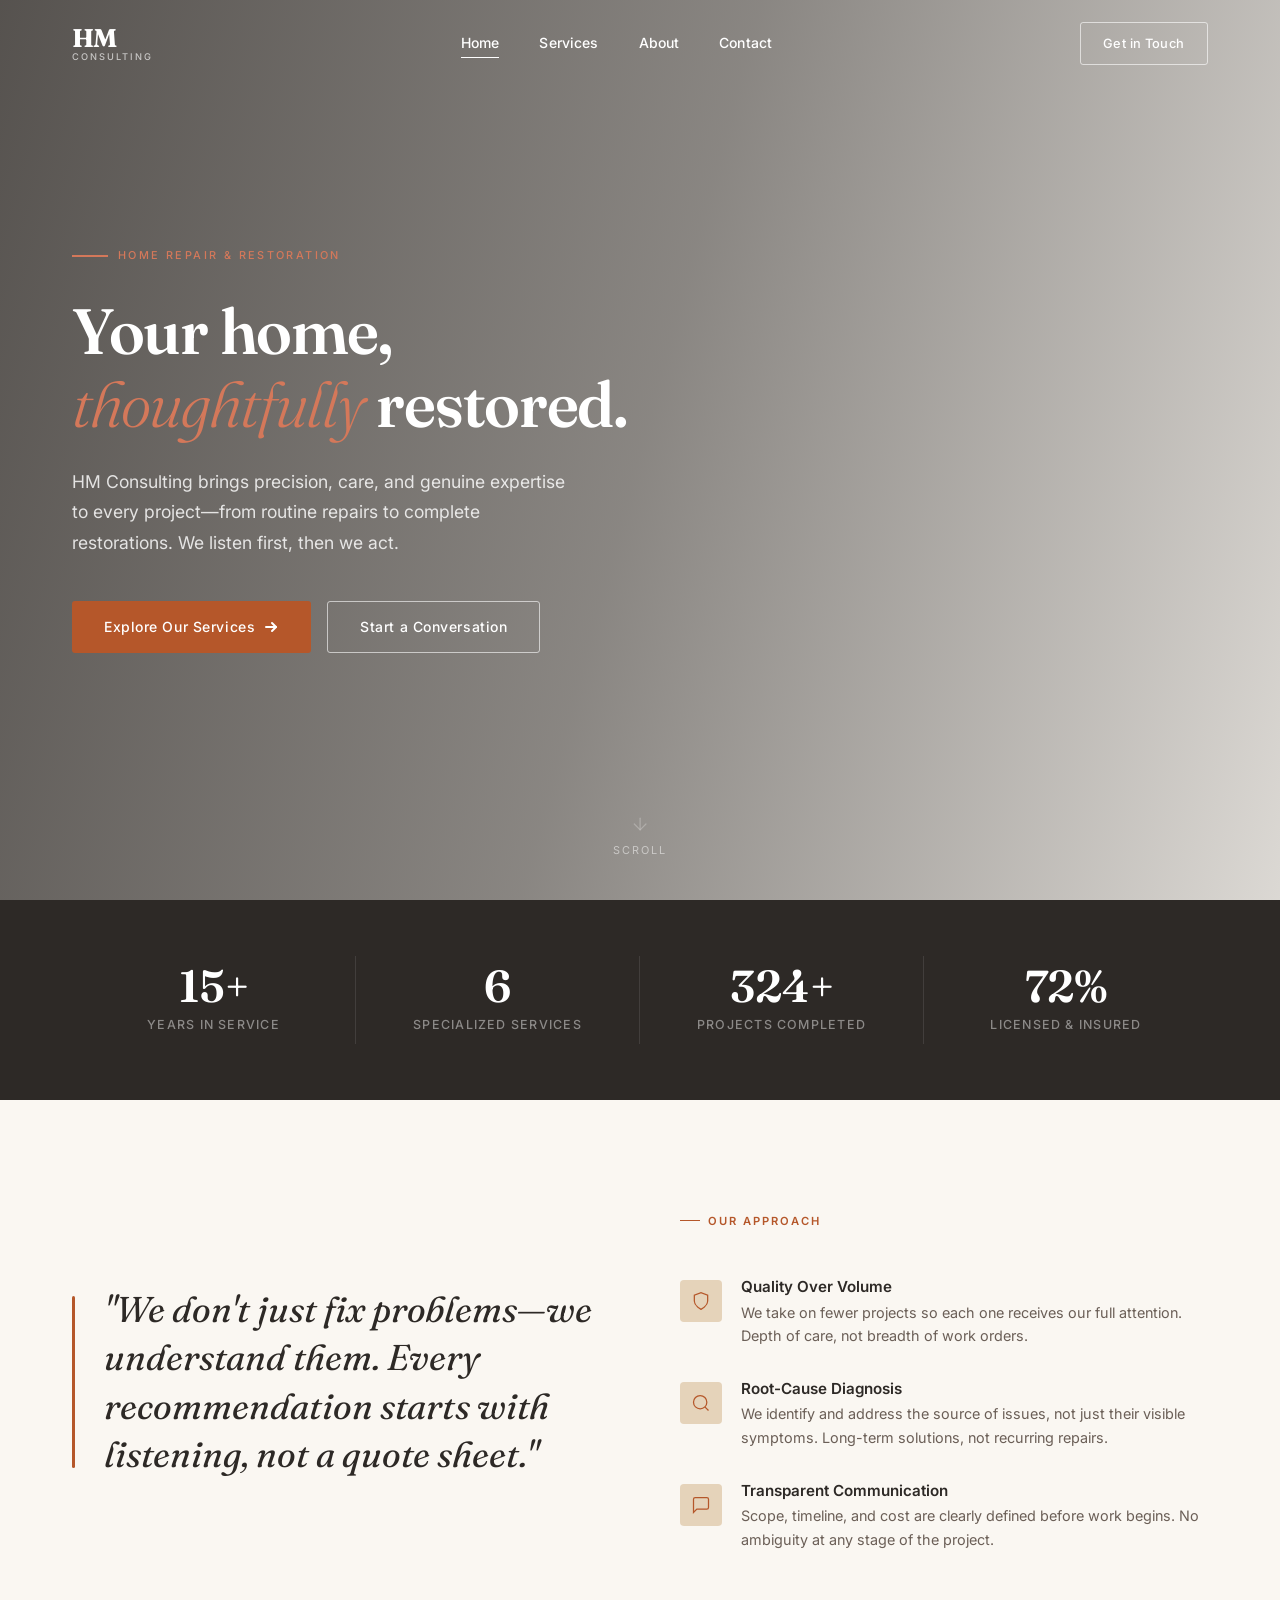
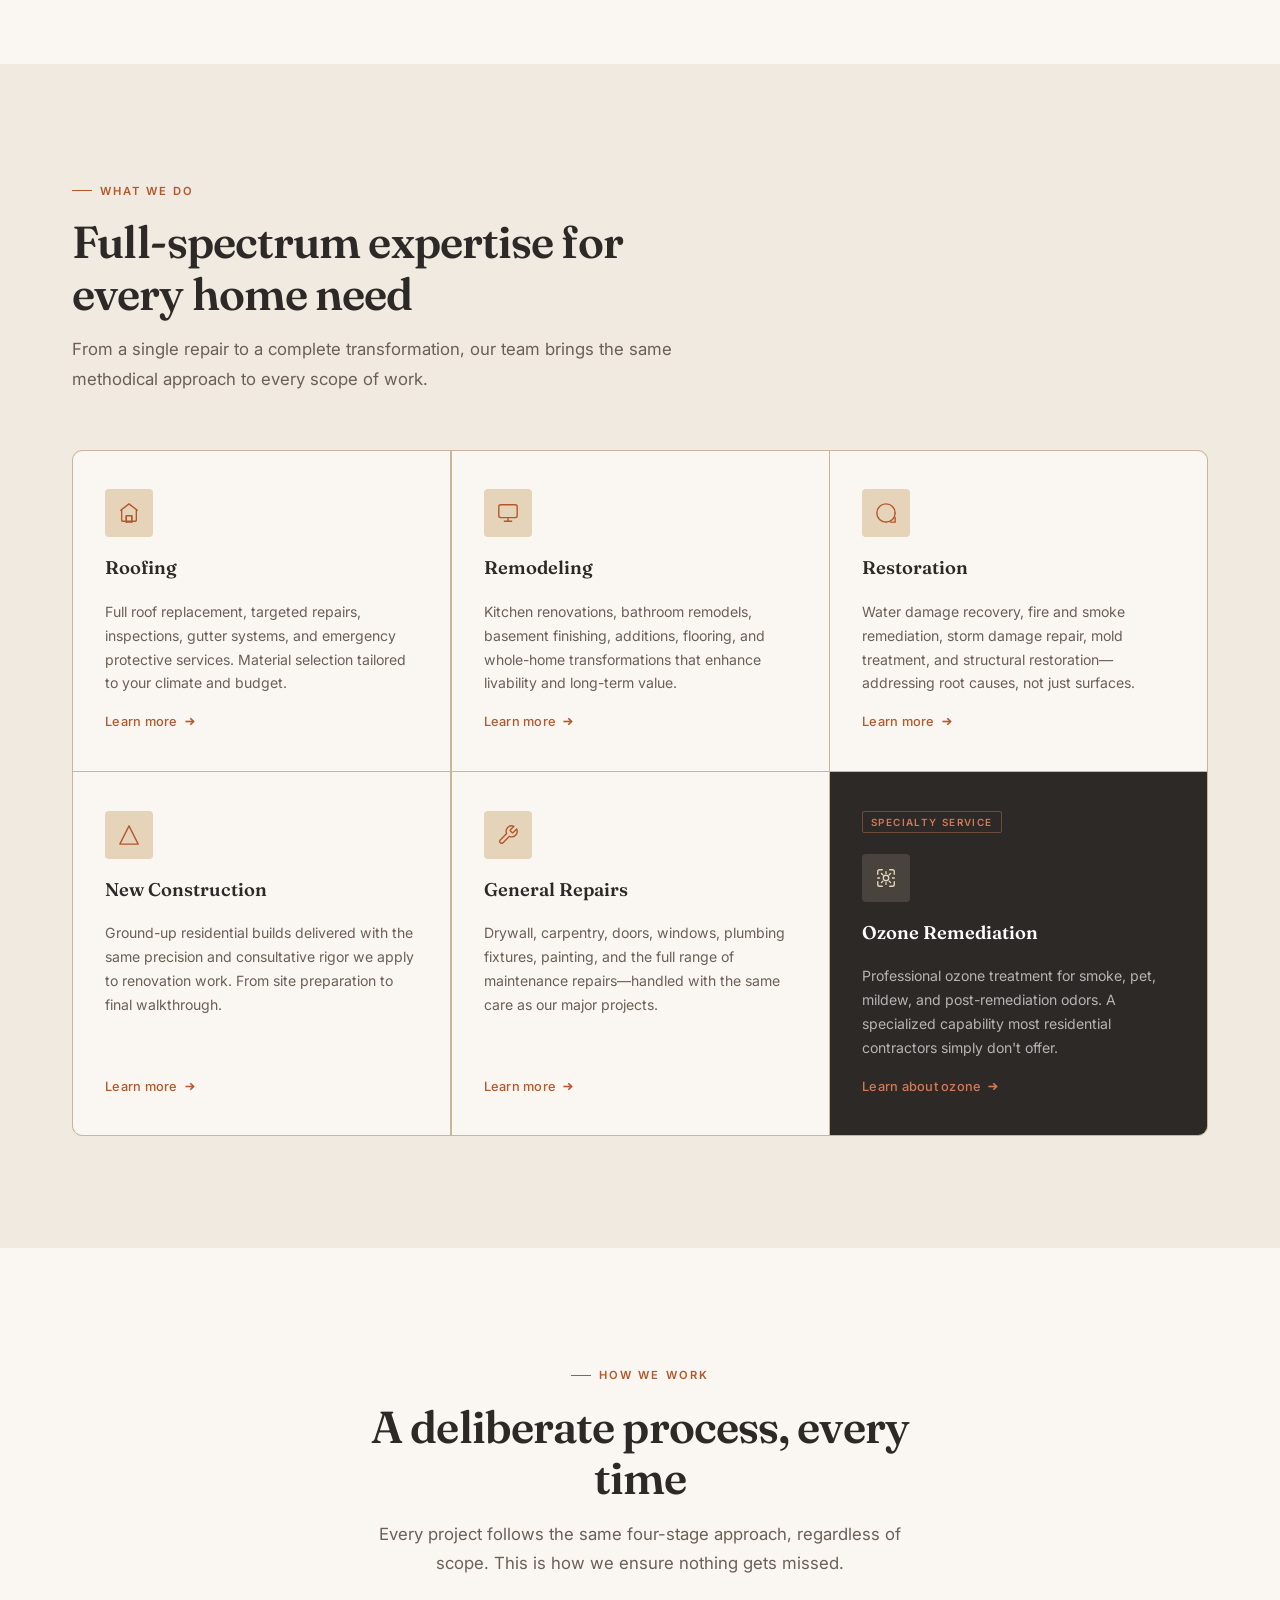
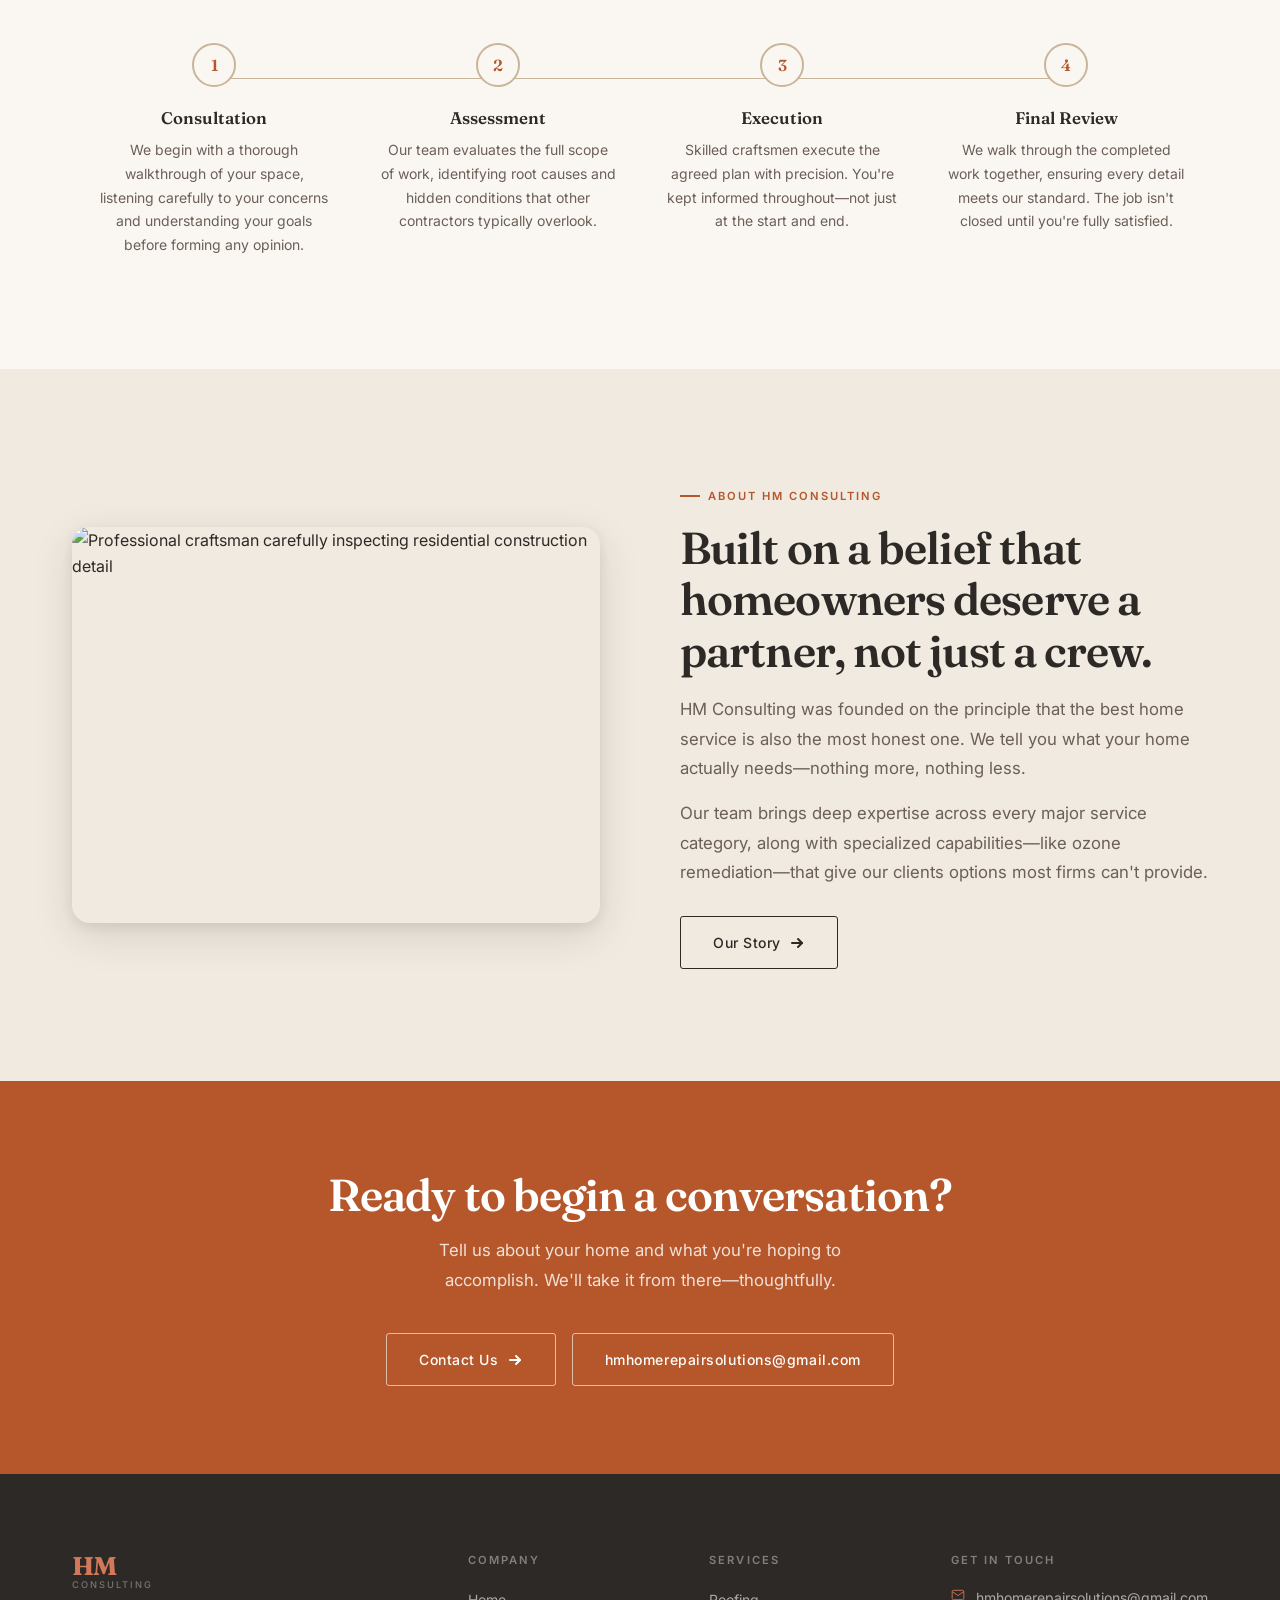
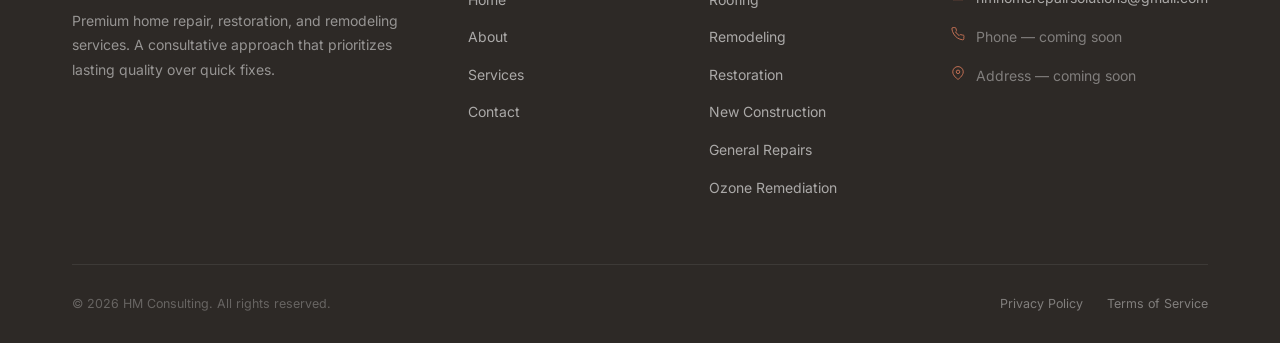
==== index.html @ 18c8519f "Initial commit" ====
<!DOCTYPE html>
<html lang="en">
<head>
  <meta charset="UTF-8" />
  <meta name="viewport" content="width=device-width, initial-scale=1.0" />
  <title>HM Consulting — Home Repair, Restoration & Remodeling</title>
  <meta name="description" content="HM Consulting delivers premium home repair, restoration, and remodeling with a consultative approach. Roofing, remodeling, water &amp; fire restoration, and specialized ozone remediation services." />
  <meta name="theme-color" content="#2D2926" />
  <link rel="canonical" href="https://hmhomeconsulting.com/" />

  <!-- Open Graph -->
  <meta property="og:title"       content="HM Consulting — Home Repair &amp; Restoration" />
  <meta property="og:description" content="Premium home repair, restoration, and remodeling services with a consultative, precision-first approach." />
  <meta property="og:type"        content="website" />

  <!-- Favicon placeholder -->
  <link rel="icon" href="assets/favicon.svg" type="image/svg+xml" />

  <link rel="stylesheet" href="css/style.css" />
</head>
<body>

  <!-- ═══════════════════════════════ NAVIGATION ══ -->
  <nav class="nav nav--hero" id="nav" aria-label="Main navigation">
    <div class="nav__inner">

      <a href="index.html" class="nav__logo" aria-label="HM Consulting — Home">
        <span class="nav__logo-mark">HM</span>
        <span class="nav__logo-sub">Consulting</span>
      </a>

      <div class="nav__links" role="list">
        <a href="index.html"    role="listitem">Home</a>
        <a href="services.html" role="listitem">Services</a>
        <a href="about.html"    role="listitem">About</a>
        <a href="contact.html"  role="listitem">Contact</a>
      </div>

      <a href="contact.html" class="btn btn-outline nav__cta">Get in Touch</a>

      <button class="nav__toggle" aria-label="Open menu" aria-expanded="false">
        <span></span><span></span><span></span>
      </button>
    </div>
  </nav>

  <!-- Mobile nav overlay -->
  <div class="nav__mobile" role="dialog" aria-modal="true" aria-label="Mobile navigation">
    <a href="index.html">Home</a>
    <a href="services.html">Services</a>
    <a href="about.html">About</a>
    <a href="contact.html">Contact</a>
    <div class="nav__mobile-contact">
      <a href="mailto:hmhomerepairsolutions@gmail.com">hmhomerepairsolutions@gmail.com</a>
    </div>
  </div>

  <!-- ═══════════════════════════════ HERO ══ -->
  <section class="hero" id="home">
    <div class="hero__bg" role="img" aria-label="Beautifully renovated residential interior"></div>
    <div class="hero__content container">

      <div class="hero__eyebrow" aria-hidden="true">
        <span>Home Repair &amp; Restoration</span>
      </div>

      <h1>Your home,<br><em>thoughtfully</em> restored.</h1>

      <p class="hero__sub">
        HM Consulting brings precision, care, and genuine expertise to every project—from
        routine repairs to complete restorations. We listen first, then we act.
      </p>

      <div class="hero__actions">
        <a href="services.html" class="btn btn-primary">
          Explore Our Services
          <svg xmlns="http://www.w3.org/2000/svg" viewBox="0 0 16 16" fill="none" stroke="currentColor" stroke-width="2" stroke-linecap="round" stroke-linejoin="round" aria-hidden="true"><line x1="3" y1="8" x2="13" y2="8"/><polyline points="9,4 13,8 9,12"/></svg>
        </a>
        <a href="contact.html" class="btn btn-outline-cream">Start a Conversation</a>
      </div>
    </div>

    <div class="hero__scroll" aria-hidden="true">
      <svg xmlns="http://www.w3.org/2000/svg" width="20" height="20" viewBox="0 0 24 24" fill="none" stroke="currentColor" stroke-width="1.5" stroke-linecap="round" stroke-linejoin="round"><line x1="12" y1="5" x2="12" y2="19"/><polyline points="19 12 12 19 5 12"/></svg>
      <span>Scroll</span>
    </div>
  </section>

  <!-- ═══════════════════════════════ STATS BAR ══ -->
  <div class="stats-bar">
    <div class="container">
      <div class="stats-bar__inner">
        <div class="stat-item">
          <div class="stat-item__number" data-target="15" data-suffix="+">15+</div>
          <div class="stat-item__label">Years in Service</div>
        </div>
        <div class="stat-item">
          <div class="stat-item__number" data-target="6" data-suffix="">6</div>
          <div class="stat-item__label">Specialized Services</div>
        </div>
        <div class="stat-item">
          <div class="stat-item__number" data-target="500" data-suffix="+">500+</div>
          <div class="stat-item__label">Projects Completed</div>
        </div>
        <div class="stat-item">
          <div class="stat-item__number" data-target="100" data-suffix="%">100%</div>
          <div class="stat-item__label">Licensed &amp; Insured</div>
        </div>
      </div>
    </div>
  </div>

  <!-- ═══════════════════════════════ PHILOSOPHY ══ -->
  <section class="section section--cream" id="approach">
    <div class="container">

      <div class="philosophy fade-up">
        <div class="philosophy__quote">
          "We don't just fix problems&mdash;we understand them. Every recommendation starts with
          listening, not a quote sheet."
        </div>

        <div class="philosophy__pillars">
          <div class="section-label">Our Approach</div>

          <div class="philosophy__pillar fade-up fade-up-delay-1">
            <div class="philosophy__pillar-icon" aria-hidden="true">
              <svg xmlns="http://www.w3.org/2000/svg" viewBox="0 0 24 24"><path d="M12 22s8-4 8-10V5l-8-3-8 3v7c0 6 8 10 8 10z"/></svg>
            </div>
            <div>
              <h4>Quality Over Volume</h4>
              <p>We take on fewer projects so each one receives our full attention. Depth of care, not breadth of work orders.</p>
            </div>
          </div>

          <div class="philosophy__pillar fade-up fade-up-delay-2">
            <div class="philosophy__pillar-icon" aria-hidden="true">
              <svg xmlns="http://www.w3.org/2000/svg" viewBox="0 0 24 24"><circle cx="11" cy="11" r="8"/><line x1="21" y1="21" x2="16.65" y2="16.65"/></svg>
            </div>
            <div>
              <h4>Root-Cause Diagnosis</h4>
              <p>We identify and address the source of issues, not just their visible symptoms. Long-term solutions, not recurring repairs.</p>
            </div>
          </div>

          <div class="philosophy__pillar fade-up fade-up-delay-3">
            <div class="philosophy__pillar-icon" aria-hidden="true">
              <svg xmlns="http://www.w3.org/2000/svg" viewBox="0 0 24 24"><path d="M21 15a2 2 0 0 1-2 2H7l-4 4V5a2 2 0 0 1 2-2h14a2 2 0 0 1 2 2z"/></svg>
            </div>
            <div>
              <h4>Transparent Communication</h4>
              <p>Scope, timeline, and cost are clearly defined before work begins. No ambiguity at any stage of the project.</p>
            </div>
          </div>
        </div>
      </div>

    </div>
  </section>

  <!-- ═══════════════════════════════ SERVICES ══ -->
  <section class="section section--dark" id="services">
    <div class="container">

      <div style="max-width:600px; margin-bottom:3.5rem;" class="fade-up">
        <span class="section-label">What We Do</span>
        <h2>Full-spectrum expertise for every home need</h2>
        <p style="margin-top:1rem;">
          From a single repair to a complete transformation, our team brings the same
          methodical approach to every scope of work.
        </p>
      </div>

      <div class="services-grid fade-up fade-up-delay-1">

        <!-- Roofing -->
        <div class="service-card">
          <div class="service-card__icon" aria-hidden="true">
            <svg xmlns="http://www.w3.org/2000/svg" viewBox="0 0 24 24"><polyline points="3 9 12 2 21 9"/><path d="M4 9v11a1 1 0 0 0 1 1h14a1 1 0 0 0 1-1V9"/><line x1="9" y1="22" x2="9" y2="15"/><line x1="15" y1="22" x2="15" y2="15"/><rect x="9" y="15" width="6" height="7"/></svg>
          </div>
          <div class="service-card__title">Roofing</div>
          <p class="service-card__body">
            Full roof replacement, targeted repairs, inspections, gutter systems, and
            emergency protective services. Material selection tailored to your climate and budget.
          </p>
          <a href="services.html#roofing" class="service-card__link">
            Learn more
            <svg xmlns="http://www.w3.org/2000/svg" viewBox="0 0 16 16"><line x1="3" y1="8" x2="13" y2="8"/><polyline points="9 4 13 8 9 12"/></svg>
          </a>
        </div>

        <!-- Remodeling -->
        <div class="service-card">
          <div class="service-card__icon" aria-hidden="true">
            <svg xmlns="http://www.w3.org/2000/svg" viewBox="0 0 24 24"><rect x="2" y="3" width="20" height="14" rx="2"/><line x1="8" y1="21" x2="16" y2="21"/><line x1="12" y1="17" x2="12" y2="21"/></svg>
          </div>
          <div class="service-card__title">Remodeling</div>
          <p class="service-card__body">
            Kitchen renovations, bathroom remodels, basement finishing, additions,
            flooring, and whole-home transformations that enhance livability and long-term value.
          </p>
          <a href="services.html#remodeling" class="service-card__link">
            Learn more
            <svg xmlns="http://www.w3.org/2000/svg" viewBox="0 0 16 16"><line x1="3" y1="8" x2="13" y2="8"/><polyline points="9 4 13 8 9 12"/></svg>
          </a>
        </div>

        <!-- Restoration -->
        <div class="service-card">
          <div class="service-card__icon" aria-hidden="true">
            <svg xmlns="http://www.w3.org/2000/svg" viewBox="0 0 24 24"><path d="M12 22C6.477 22 2 17.523 2 12S6.477 2 12 2s10 4.477 10 10"/><path d="M22 17v5h-5"/><path d="M22 12a10 10 0 0 1-10 10"/></svg>
          </div>
          <div class="service-card__title">Restoration</div>
          <p class="service-card__body">
            Water damage recovery, fire and smoke remediation, storm damage repair,
            mold treatment, and structural restoration—addressing root causes, not just surfaces.
          </p>
          <a href="services.html#restoration" class="service-card__link">
            Learn more
            <svg xmlns="http://www.w3.org/2000/svg" viewBox="0 0 16 16"><line x1="3" y1="8" x2="13" y2="8"/><polyline points="9 4 13 8 9 12"/></svg>
          </a>
        </div>

        <!-- New Construction -->
        <div class="service-card">
          <div class="service-card__icon" aria-hidden="true">
            <svg xmlns="http://www.w3.org/2000/svg" viewBox="0 0 24 24"><polygon points="12 2 2 22 22 22"/></svg>
          </div>
          <div class="service-card__title">New Construction</div>
          <p class="service-card__body">
            Ground-up residential builds delivered with the same precision and consultative
            rigor we apply to renovation work. From site preparation to final walkthrough.
          </p>
          <a href="services.html#construction" class="service-card__link">
            Learn more
            <svg xmlns="http://www.w3.org/2000/svg" viewBox="0 0 16 16"><line x1="3" y1="8" x2="13" y2="8"/><polyline points="9 4 13 8 9 12"/></svg>
          </a>
        </div>

        <!-- General Repairs -->
        <div class="service-card">
          <div class="service-card__icon" aria-hidden="true">
            <svg xmlns="http://www.w3.org/2000/svg" viewBox="0 0 24 24"><path d="M14.7 6.3a1 1 0 0 0 0 1.4l1.6 1.6a1 1 0 0 0 1.4 0l3.77-3.77a6 6 0 0 1-7.94 7.94l-6.91 6.91a2.12 2.12 0 0 1-3-3l6.91-6.91a6 6 0 0 1 7.94-7.94l-3.76 3.76z"/></svg>
          </div>
          <div class="service-card__title">General Repairs</div>
          <p class="service-card__body">
            Drywall, carpentry, doors, windows, plumbing fixtures, painting, and the full
            range of maintenance repairs—handled with the same care as our major projects.
          </p>
          <a href="services.html#repairs" class="service-card__link">
            Learn more
            <svg xmlns="http://www.w3.org/2000/svg" viewBox="0 0 16 16"><line x1="3" y1="8" x2="13" y2="8"/><polyline points="9 4 13 8 9 12"/></svg>
          </a>
        </div>

        <!-- Ozone Remediation — Specialty -->
        <div class="service-card service-card--specialty">
          <span class="service-card__badge">Specialty Service</span>
          <div class="service-card__icon" aria-hidden="true">
            <svg xmlns="http://www.w3.org/2000/svg" viewBox="0 0 24 24"><path d="M8 3H5a2 2 0 0 0-2 2v3m18 0V5a2 2 0 0 0-2-2h-3m0 18h3a2 2 0 0 0 2-2v-3M3 16v3a2 2 0 0 0 2 2h3"/><circle cx="12" cy="12" r="3"/><path d="M12 5v2M12 17v2M5 12H3M21 12h-2M7.05 7.05l1.41 1.41M15.54 15.54l1.41 1.41M7.05 16.95l1.41-1.41M15.54 8.46l1.41-1.41"/></svg>
          </div>
          <div class="service-card__title">Ozone Remediation</div>
          <p class="service-card__body">
            Professional ozone treatment for smoke, pet, mildew, and post-remediation odors.
            A specialized capability most residential contractors simply don't offer.
          </p>
          <a href="services.html#ozone" class="service-card__link">
            Learn about ozone
            <svg xmlns="http://www.w3.org/2000/svg" viewBox="0 0 16 16"><line x1="3" y1="8" x2="13" y2="8"/><polyline points="9 4 13 8 9 12"/></svg>
          </a>
        </div>

      </div><!-- /services-grid -->
    </div>
  </section>

  <!-- ═══════════════════════════════ PROCESS ══ -->
  <section class="section section--cream" id="process">
    <div class="container">

      <div style="max-width:540px; margin:0 auto 4rem; text-align:center;" class="fade-up">
        <span class="section-label">How We Work</span>
        <h2>A deliberate process, every time</h2>
        <p style="margin-top:1rem;">
          Every project follows the same four-stage approach, regardless of scope.
          This is how we ensure nothing gets missed.
        </p>
      </div>

      <div class="process-steps">

        <div class="process-step fade-up fade-up-delay-1">
          <div class="process-step__number" aria-hidden="true">1</div>
          <h4>Consultation</h4>
          <p>We begin with a thorough walkthrough of your space, listening carefully to your concerns and understanding your goals before forming any opinion.</p>
        </div>

        <div class="process-step fade-up fade-up-delay-2">
          <div class="process-step__number" aria-hidden="true">2</div>
          <h4>Assessment</h4>
          <p>Our team evaluates the full scope of work, identifying root causes and hidden conditions that other contractors typically overlook.</p>
        </div>

        <div class="process-step fade-up fade-up-delay-3">
          <div class="process-step__number" aria-hidden="true">3</div>
          <h4>Execution</h4>
          <p>Skilled craftsmen execute the agreed plan with precision. You're kept informed throughout—not just at the start and end.</p>
        </div>

        <div class="process-step fade-up fade-up-delay-4">
          <div class="process-step__number" aria-hidden="true">4</div>
          <h4>Final Review</h4>
          <p>We walk through the completed work together, ensuring every detail meets our standard. The job isn't closed until you're fully satisfied.</p>
        </div>

      </div>
    </div>
  </section>

  <!-- ═══════════════════════════════ ABOUT TEASER ══ -->
  <section class="section section--dark">
    <div class="container">
      <div class="about-grid fade-up">

        <div class="about-grid__image">
          <img
            src="https://images.unsplash.com/photo-1581578731548-c64695cc6952?auto=format&fit=crop&w=900&q=80"
            alt="Professional craftsman carefully inspecting residential construction detail"
            loading="lazy"
          />
        </div>

        <div class="about-grid__content">
          <span class="section-label">About HM Consulting</span>
          <h2>Built on a belief that homeowners deserve a partner, not just a crew.</h2>
          <p>
            HM Consulting was founded on the principle that the best home service is also the most
            honest one. We tell you what your home actually needs—nothing more, nothing less.
          </p>
          <p>
            Our team brings deep expertise across every major service category, along with specialized
            capabilities—like ozone remediation—that give our clients options most firms can't provide.
          </p>
          <a href="about.html" class="btn btn-outline" style="margin-top:0.8rem;">
            Our Story
            <svg xmlns="http://www.w3.org/2000/svg" viewBox="0 0 16 16" fill="none" stroke="currentColor" stroke-width="2" stroke-linecap="round" stroke-linejoin="round" aria-hidden="true"><line x1="3" y1="8" x2="13" y2="8"/><polyline points="9,4 13,8 9,12"/></svg>
          </a>
        </div>

      </div>
    </div>
  </section>

  <!-- ═══════════════════════════════ CTA STRIP ══ -->
  <section class="cta-strip">
    <div class="container--narrow">
      <h2 class="fade-up">Ready to begin a conversation?</h2>
      <p class="fade-up fade-up-delay-1">
        Tell us about your home and what you're hoping to accomplish.
        We'll take it from there—thoughtfully.
      </p>
      <div class="cta-strip__actions fade-up fade-up-delay-2">
        <a href="contact.html" class="btn btn-outline-cream">
          Contact Us
          <svg xmlns="http://www.w3.org/2000/svg" viewBox="0 0 16 16" fill="none" stroke="currentColor" stroke-width="2" stroke-linecap="round" stroke-linejoin="round" aria-hidden="true"><line x1="3" y1="8" x2="13" y2="8"/><polyline points="9,4 13,8 9,12"/></svg>
        </a>
        <a href="mailto:hmhomerepairsolutions@gmail.com" class="btn btn-outline-cream">
          hmhomerepairsolutions@gmail.com
        </a>
      </div>
    </div>
  </section>

  <!-- ═══════════════════════════════ FOOTER ══ -->
  <footer class="footer" role="contentinfo">
    <div class="container">
      <div class="footer__inner">

        <!-- Brand -->
        <div class="footer__brand">
          <a href="index.html" class="nav__logo" aria-label="HM Consulting home">
            <span class="nav__logo-mark">HM</span>
            <span class="nav__logo-sub">Consulting</span>
          </a>
          <p>
            Premium home repair, restoration, and remodeling services.
            A consultative approach that prioritizes lasting quality over
            quick fixes.
          </p>
        </div>

        <!-- Navigation -->
        <div class="footer__col">
          <h5>Company</h5>
          <ul>
            <li><a href="index.html">Home</a></li>
            <li><a href="about.html">About</a></li>
            <li><a href="services.html">Services</a></li>
            <li><a href="contact.html">Contact</a></li>
          </ul>
        </div>

        <!-- Services -->
        <div class="footer__col">
          <h5>Services</h5>
          <ul>
            <li><a href="services.html#roofing">Roofing</a></li>
            <li><a href="services.html#remodeling">Remodeling</a></li>
            <li><a href="services.html#restoration">Restoration</a></li>
            <li><a href="services.html#construction">New Construction</a></li>
            <li><a href="services.html#repairs">General Repairs</a></li>
            <li><a href="services.html#ozone">Ozone Remediation</a></li>
          </ul>
        </div>

        <!-- Contact -->
        <div class="footer__col">
          <h5>Get in Touch</h5>
          <div class="footer__contact-item">
            <svg xmlns="http://www.w3.org/2000/svg" viewBox="0 0 24 24"><path d="M4 4h16c1.1 0 2 .9 2 2v12c0 1.1-.9 2-2 2H4c-1.1 0-2-.9-2-2V6c0-1.1.9-2 2-2z"/><polyline points="22,6 12,13 2,6"/></svg>
            <a href="mailto:hmhomerepairsolutions@gmail.com">hmhomerepairsolutions@gmail.com</a>
          </div>
          <div class="footer__contact-item">
            <svg xmlns="http://www.w3.org/2000/svg" viewBox="0 0 24 24"><path d="M22 16.92v3a2 2 0 0 1-2.18 2 19.79 19.79 0 0 1-8.63-3.07A19.5 19.5 0 0 1 4.69 12 19.79 19.79 0 0 1 1.6 3.38 2 2 0 0 1 3.57 1h3a2 2 0 0 1 2 1.72c.127.96.361 1.903.7 2.81a2 2 0 0 1-.45 2.11L7.91 8.5a16 16 0 0 0 6 6l.91-.91a2 2 0 0 1 2.11-.45c.907.339 1.85.573 2.81.7A2 2 0 0 1 22 16.92z"/></svg>
            <span style="color:rgba(255,255,255,.4);font-size:.875rem;">Phone — coming soon</span>
          </div>
          <div class="footer__contact-item">
            <svg xmlns="http://www.w3.org/2000/svg" viewBox="0 0 24 24"><path d="M21 10c0 7-9 13-9 13s-9-6-9-13a9 9 0 0 1 18 0z"/><circle cx="12" cy="10" r="3"/></svg>
            <span style="color:rgba(255,255,255,.4);font-size:.875rem;">Address — coming soon</span>
          </div>
        </div>

      </div><!-- /footer__inner -->

      <div class="footer__bottom">
        <span>&copy; 2026 HM Consulting. All rights reserved.</span>
        <div class="footer__legal">
          <a href="privacy.html">Privacy Policy</a>
          <a href="terms.html">Terms of Service</a>
        </div>
      </div>
    </div>
  </footer>

  <script src="js/main.js"></script>
</body>
</html>
---- css/style.css ----
/* ============================================================
   HM Consulting — Design System & Stylesheet
   Palette: Terracotta + Off-white + Charcoal
   Fonts: Fraunces (serif headings) + Inter (sans body)
   ============================================================ */

@import url('https://fonts.googleapis.com/css2?family=Fraunces:ital,opsz,wght@0,9..144,300;0,9..144,400;0,9..144,600;0,9..144,700;1,9..144,300;1,9..144,400;1,9..144,600&family=Inter:wght@300;400;500;600&display=swap');

/* ── Tokens ─────────────────────────────────────────────── */
:root {
  --cream:        #FAF7F2;
  --cream-dark:   #F0EAE0;
  --sand:         #E5D3BA;
  --sand-dark:    #C8B59A;
  --terra:        #B5572A;
  --terra-dk:     #8E3F19;
  --terra-lt:     #D4785A;
  --charcoal:     #2D2926;
  --charcoal-lt:  #4A4037;
  --warm-gray:    #6B5F57;
  --warm-gray-lt: #9E8F87;
  --white:        #FFFFFF;

  --font-serif: 'Fraunces', Georgia, 'Times New Roman', serif;
  --font-sans:  'Inter', system-ui, -apple-system, sans-serif;

  --max-w: 1200px;
  --max-w-narrow: 780px;

  --radius-sm:  4px;
  --radius-md:  10px;
  --radius-lg:  18px;
  --radius-xl:  28px;

  --shadow-sm: 0 1px 3px rgba(45,41,38,.08), 0 1px 2px rgba(45,41,38,.05);
  --shadow-md: 0 4px 16px rgba(45,41,38,.10), 0 2px 6px rgba(45,41,38,.07);
  --shadow-lg: 0 12px 40px rgba(45,41,38,.13), 0 4px 12px rgba(45,41,38,.08);

  --transition: 0.25s cubic-bezier(0.4, 0, 0.2, 1);
}

/* ── Reset ──────────────────────────────────────────────── */
*, *::before, *::after { box-sizing: border-box; margin: 0; padding: 0; }

html {
  font-size: 16px;
  scroll-behavior: smooth;
  -webkit-text-size-adjust: 100%;
}

body {
  font-family: var(--font-sans);
  background: var(--cream);
  color: var(--charcoal);
  line-height: 1.65;
  overflow-x: hidden;
}

img { display: block; max-width: 100%; height: auto; }
a  { color: inherit; text-decoration: none; }
ul, ol { list-style: none; }
button { cursor: pointer; font-family: inherit; border: none; background: none; }

/* ── Typography ─────────────────────────────────────────── */
h1, h2, h3, h4, h5, h6 {
  font-family: var(--font-serif);
  font-weight: 600;
  line-height: 1.15;
  color: var(--charcoal);
}

h1 { font-size: clamp(2.4rem, 5vw, 4.2rem); letter-spacing: -0.02em; }
h2 { font-size: clamp(1.9rem, 3.5vw, 3rem);  letter-spacing: -0.02em; }
h3 { font-size: clamp(1.35rem, 2.5vw, 1.8rem); }
h4 { font-size: 1.2rem; font-family: var(--font-sans); font-weight: 600; }

p {
  font-family: var(--font-sans);
  color: var(--warm-gray);
  font-size: 1.05rem;
  line-height: 1.75;
}

.section-label {
  display: inline-block;
  font-family: var(--font-sans);
  font-size: 0.7rem;
  font-weight: 600;
  letter-spacing: 0.18em;
  text-transform: uppercase;
  color: var(--terra);
  margin-bottom: 1rem;
}

.section-label::before {
  content: '';
  display: inline-block;
  width: 20px;
  height: 1.5px;
  background: var(--terra);
  vertical-align: middle;
  margin-right: 8px;
  position: relative;
  top: -1px;
}

/* ── Layout Helpers ─────────────────────────────────────── */
.container {
  max-width: var(--max-w);
  margin: 0 auto;
  padding: 0 2rem;
}

.container--narrow {
  max-width: var(--max-w-narrow);
  margin: 0 auto;
  padding: 0 2rem;
}

.section { padding: 7rem 0; }
.section--sm { padding: 4.5rem 0; }
.section--lg { padding: 9rem 0; }

.section--cream  { background: var(--cream); }
.section--dark   { background: var(--cream-dark); }
.section--sand   { background: var(--sand); }
.section--terra  { background: var(--terra); }
.section--charcoal { background: var(--charcoal); }

/* ── Buttons ─────────────────────────────────────────────── */
.btn {
  display: inline-flex;
  align-items: center;
  gap: 0.5rem;
  padding: 0.85rem 2rem;
  border-radius: 3px;
  font-family: var(--font-sans);
  font-size: 0.875rem;
  font-weight: 500;
  letter-spacing: 0.04em;
  transition: all var(--transition);
  white-space: nowrap;
}

.btn-primary {
  background: var(--terra);
  color: var(--white);
}
.btn-primary:hover {
  background: var(--terra-dk);
  transform: translateY(-1px);
  box-shadow: var(--shadow-md);
}

.btn-outline {
  border: 1.5px solid var(--charcoal);
  color: var(--charcoal);
  background: transparent;
}
.btn-outline:hover {
  background: var(--charcoal);
  color: var(--white);
  transform: translateY(-1px);
}

.btn-outline-cream {
  border: 1.5px solid rgba(255,255,255,0.6);
  color: var(--white);
  background: transparent;
}
.btn-outline-cream:hover {
  background: rgba(255,255,255,0.12);
  border-color: var(--white);
}

.btn-ghost {
  color: var(--terra);
  padding-left: 0;
  padding-right: 0;
  font-weight: 500;
  position: relative;
}
.btn-ghost::after {
  content: '';
  position: absolute;
  bottom: 0;
  left: 0;
  width: 100%;
  height: 1px;
  background: var(--terra);
  transform: scaleX(0);
  transform-origin: left;
  transition: transform var(--transition);
}
.btn-ghost:hover::after { transform: scaleX(1); }

.btn svg { width: 16px; height: 16px; transition: transform var(--transition); }
.btn:hover svg { transform: translateX(3px); }

/* ── Navigation ─────────────────────────────────────────── */
.nav {
  position: fixed;
  top: 0;
  left: 0;
  right: 0;
  z-index: 1000;
  padding: 1.4rem 0;
  transition: all 0.35s ease;
}

.nav--scrolled {
  background: rgba(250,247,242,0.97);
  backdrop-filter: blur(12px);
  -webkit-backdrop-filter: blur(12px);
  padding: 1rem 0;
  box-shadow: 0 1px 0 rgba(45,41,38,.08), var(--shadow-sm);
}

.nav__inner {
  display: flex;
  align-items: center;
  justify-content: space-between;
  max-width: var(--max-w);
  margin: 0 auto;
  padding: 0 2rem;
}

/* Logo */
.nav__logo {
  display: flex;
  flex-direction: column;
  gap: 1px;
  line-height: 1;
}
.nav__logo-mark {
  font-family: var(--font-serif);
  font-size: 1.6rem;
  font-weight: 700;
  color: var(--terra);
  letter-spacing: -0.03em;
  line-height: 1;
}
.nav__logo-sub {
  font-family: var(--font-sans);
  font-size: 0.58rem;
  font-weight: 500;
  letter-spacing: 0.22em;
  text-transform: uppercase;
  color: var(--charcoal-lt);
  line-height: 1;
}

/* Nav links */
.nav__links {
  display: flex;
  align-items: center;
  gap: 2.5rem;
}
.nav__links a {
  font-size: 0.875rem;
  font-weight: 500;
  color: var(--charcoal);
  letter-spacing: 0.01em;
  position: relative;
  padding-bottom: 2px;
}
.nav__links a::after {
  content: '';
  position: absolute;
  bottom: -2px;
  left: 0;
  width: 100%;
  height: 1.5px;
  background: var(--terra);
  transform: scaleX(0);
  transform-origin: left;
  transition: transform var(--transition);
}
.nav__links a:hover::after,
.nav__links a.active::after { transform: scaleX(1); }
.nav__links a.active { color: var(--terra); }

.nav__cta {
  font-size: 0.8rem;
  font-weight: 500;
  padding: 0.6rem 1.4rem;
  letter-spacing: 0.03em;
}

/* Mobile toggle */
.nav__toggle {
  display: none;
  flex-direction: column;
  gap: 5px;
  padding: 4px;
  background: none;
  border: none;
}
.nav__toggle span {
  display: block;
  width: 24px;
  height: 1.5px;
  background: var(--charcoal);
  transition: all 0.3s ease;
  transform-origin: center;
}
.nav__toggle.open span:nth-child(1) { transform: translateY(6.5px) rotate(45deg); }
.nav__toggle.open span:nth-child(2) { opacity: 0; transform: scaleX(0); }
.nav__toggle.open span:nth-child(3) { transform: translateY(-6.5px) rotate(-45deg); }

/* Mobile menu */
.nav__mobile {
  display: none;
  position: fixed;
  top: 0;
  left: 0;
  right: 0;
  bottom: 0;
  background: var(--cream);
  z-index: 999;
  flex-direction: column;
  justify-content: center;
  align-items: center;
  gap: 2.5rem;
  opacity: 0;
  pointer-events: none;
  transition: opacity 0.3s ease;
}
.nav__mobile.open {
  opacity: 1;
  pointer-events: all;
}
.nav__mobile a {
  font-family: var(--font-serif);
  font-size: 2.2rem;
  font-weight: 400;
  color: var(--charcoal);
  letter-spacing: -0.01em;
  transition: color var(--transition);
}
.nav__mobile a:hover { color: var(--terra); }
.nav__mobile-contact {
  margin-top: 1rem;
  text-align: center;
}
.nav__mobile-contact a {
  font-family: var(--font-sans);
  font-size: 0.875rem;
  color: var(--warm-gray);
  font-weight: 400;
  display: block;
  margin-bottom: 0.4rem;
}

/* Nav transparent (on hero) */
.nav--hero .nav__logo-mark,
.nav--hero .nav__links a,
.nav--hero .nav__cta {
  color: var(--white);
}
.nav--hero .nav__logo-sub { color: rgba(255,255,255,0.65); }
.nav--hero .nav__links a::after { background: var(--white); }
.nav--hero .nav__cta {
  border-color: rgba(255,255,255,0.6);
}
.nav--hero .nav__toggle span { background: var(--white); }

/* ── Hero (Home) ─────────────────────────────────────────── */
.hero {
  position: relative;
  min-height: 100vh;
  display: flex;
  align-items: stretch;
  overflow: hidden;
}

.hero__bg {
  position: absolute;
  inset: 0;
  background-image: url('https://images.unsplash.com/photo-1600566753376-12c8ab7fb75b?auto=format&fit=crop&w=1800&q=85');
  background-size: cover;
  background-position: center;
  z-index: 0;
}

.hero__bg::after {
  content: '';
  position: absolute;
  inset: 0;
  background: linear-gradient(
    105deg,
    rgba(45,41,38,0.80) 0%,
    rgba(45,41,38,0.55) 50%,
    rgba(45,41,38,0.15) 100%
  );
}

.hero__content {
  position: relative;
  z-index: 1;
  display: flex;
  flex-direction: column;
  justify-content: center;
  max-width: var(--max-w);
  margin: 0 auto;
  padding: 0 2rem;
  padding-top: 6rem;
  padding-bottom: 6rem;
  width: 100%;
}

.hero__eyebrow {
  display: inline-flex;
  align-items: center;
  gap: 10px;
  margin-bottom: 1.8rem;
}
.hero__eyebrow span {
  font-size: 0.68rem;
  font-weight: 500;
  letter-spacing: 0.22em;
  text-transform: uppercase;
  color: var(--terra-lt);
}
.hero__eyebrow::before {
  content: '';
  display: inline-block;
  width: 36px;
  height: 1.5px;
  background: var(--terra-lt);
}

.hero h1 {
  color: var(--white);
  max-width: 640px;
  margin-bottom: 1.6rem;
  font-weight: 600;
}

.hero h1 em {
  font-style: italic;
  font-weight: 300;
  color: var(--terra-lt);
}

.hero__sub {
  font-size: 1.1rem;
  color: rgba(255,255,255,0.82);
  max-width: 500px;
  margin-bottom: 2.6rem;
  line-height: 1.75;
}

.hero__actions {
  display: flex;
  gap: 1rem;
  flex-wrap: wrap;
}

.hero__scroll {
  position: absolute;
  bottom: 2.5rem;
  left: 50%;
  transform: translateX(-50%);
  z-index: 1;
  display: flex;
  flex-direction: column;
  align-items: center;
  gap: 8px;
  color: rgba(255,255,255,0.5);
  font-size: 0.68rem;
  letter-spacing: 0.18em;
  text-transform: uppercase;
  animation: scrollBounce 2s ease-in-out infinite;
}
.hero__scroll svg { opacity: 0.5; }

@keyframes scrollBounce {
  0%, 100% { transform: translateX(-50%) translateY(0); }
  50%       { transform: translateX(-50%) translateY(5px); }
}

/* ── Page Hero (inner pages) ─────────────────────────────── */
.page-hero {
  padding: 9rem 0 5rem;
  position: relative;
  background: var(--charcoal);
  overflow: hidden;
}
.page-hero__bg {
  position: absolute;
  inset: 0;
  background-size: cover;
  background-position: center;
  opacity: 0.18;
}
.page-hero__content {
  position: relative;
  z-index: 1;
}
.page-hero .section-label { color: var(--terra-lt); }
.page-hero .section-label::before { background: var(--terra-lt); }
.page-hero h1 { color: var(--white); margin-bottom: 1rem; }
.page-hero p  { color: rgba(255,255,255,0.72); max-width: 540px; font-size: 1.1rem; }

/* ── Philosophy / Intro ──────────────────────────────────── */
.philosophy {
  display: grid;
  grid-template-columns: 1fr 1fr;
  gap: 5rem;
  align-items: center;
}

.philosophy__quote {
  font-family: var(--font-serif);
  font-size: clamp(1.6rem, 2.8vw, 2.4rem);
  font-weight: 400;
  font-style: italic;
  color: var(--charcoal);
  line-height: 1.35;
  position: relative;
  padding-left: 2rem;
}
.philosophy__quote::before {
  content: '';
  position: absolute;
  left: 0;
  top: 0.3em;
  bottom: 0.3em;
  width: 3px;
  background: var(--terra);
  border-radius: 2px;
}

.philosophy__pillars {
  display: flex;
  flex-direction: column;
  gap: 2rem;
}
.philosophy__pillar { display: flex; gap: 1.2rem; align-items: flex-start; }
.philosophy__pillar-icon {
  width: 42px;
  height: 42px;
  min-width: 42px;
  border-radius: var(--radius-sm);
  background: var(--sand);
  display: flex;
  align-items: center;
  justify-content: center;
  margin-top: 2px;
}
.philosophy__pillar-icon svg { width: 20px; height: 20px; stroke: var(--terra); fill: none; stroke-width: 1.5; }
.philosophy__pillar h4 { color: var(--charcoal); margin-bottom: 0.3rem; font-size: 0.95rem; }
.philosophy__pillar p  { font-size: 0.9rem; line-height: 1.65; }

/* ── Services Grid ───────────────────────────────────────── */
.services-grid {
  display: grid;
  grid-template-columns: repeat(3, 1fr);
  gap: 1.5px;
  background: var(--sand-dark);
  border: 1.5px solid var(--sand-dark);
  border-radius: var(--radius-md);
  overflow: hidden;
}

.service-card {
  background: var(--cream);
  padding: 2.4rem 2rem;
  transition: background var(--transition);
  position: relative;
  display: flex;
  flex-direction: column;
  gap: 1rem;
}
.service-card:hover { background: var(--white); }

.service-card__icon {
  width: 48px;
  height: 48px;
  border-radius: var(--radius-sm);
  background: var(--sand);
  display: flex;
  align-items: center;
  justify-content: center;
  transition: background var(--transition);
}
.service-card__icon svg {
  width: 22px;
  height: 22px;
  stroke: var(--terra);
  fill: none;
  stroke-width: 1.5;
  stroke-linecap: round;
  stroke-linejoin: round;
}
.service-card:hover .service-card__icon { background: var(--terra); }
.service-card:hover .service-card__icon svg { stroke: var(--white); }

.service-card__title {
  font-family: var(--font-serif);
  font-size: 1.15rem;
  font-weight: 600;
  color: var(--charcoal);
}

.service-card__body {
  font-size: 0.88rem;
  line-height: 1.7;
  color: var(--warm-gray);
  flex: 1;
}

.service-card__link {
  font-size: 0.8rem;
  font-weight: 500;
  color: var(--terra);
  letter-spacing: 0.02em;
  display: inline-flex;
  align-items: center;
  gap: 5px;
  margin-top: auto;
  transition: gap var(--transition);
}
.service-card__link svg { width: 13px; height: 13px; stroke: currentColor; fill: none; stroke-width: 2; }
.service-card:hover .service-card__link { gap: 9px; }

/* Specialty service card */
.service-card--specialty {
  background: var(--charcoal);
  grid-column: span 1;
}
.service-card--specialty:hover { background: var(--charcoal-lt); }
.service-card--specialty .service-card__icon {
  background: rgba(229,211,186,0.15);
}
.service-card--specialty .service-card__icon svg { stroke: var(--sand); }
.service-card--specialty:hover .service-card__icon {
  background: var(--terra);
}
.service-card--specialty:hover .service-card__icon svg { stroke: var(--white); }
.service-card--specialty .service-card__title { color: var(--white); }
.service-card--specialty .service-card__body  { color: rgba(255,255,255,0.65); }
.service-card--specialty .service-card__link  { color: var(--terra-lt); }
.service-card__badge {
  display: inline-block;
  font-size: 0.62rem;
  font-weight: 600;
  letter-spacing: 0.14em;
  text-transform: uppercase;
  color: var(--terra-lt);
  border: 1px solid rgba(212,120,90,0.4);
  padding: 2px 8px;
  border-radius: 2px;
  width: fit-content;
  margin-bottom: 0.3rem;
}

/* ── Process ─────────────────────────────────────────────── */
.process-steps {
  display: grid;
  grid-template-columns: repeat(4, 1fr);
  gap: 0;
  position: relative;
}

.process-steps::before {
  content: '';
  position: absolute;
  top: 2.2rem;
  left: 12.5%;
  right: 12.5%;
  height: 1px;
  background: var(--sand-dark);
  z-index: 0;
}

.process-step {
  display: flex;
  flex-direction: column;
  align-items: center;
  text-align: center;
  padding: 0 1.5rem;
  position: relative;
  z-index: 1;
}

.process-step__number {
  width: 44px;
  height: 44px;
  border-radius: 50%;
  background: var(--cream);
  border: 2px solid var(--sand-dark);
  display: flex;
  align-items: center;
  justify-content: center;
  font-family: var(--font-serif);
  font-size: 1rem;
  font-weight: 600;
  color: var(--terra);
  margin-bottom: 1.4rem;
  transition: all var(--transition);
}
.process-step:hover .process-step__number {
  background: var(--terra);
  border-color: var(--terra);
  color: var(--white);
}

.process-step h4 {
  font-family: var(--font-serif);
  font-size: 1.05rem;
  font-weight: 600;
  color: var(--charcoal);
  margin-bottom: 0.6rem;
}
.process-step p { font-size: 0.875rem; line-height: 1.7; }

/* ── CTA Strip ───────────────────────────────────────────── */
.cta-strip {
  background: var(--terra);
  padding: 5.5rem 0;
  text-align: center;
}
.cta-strip h2 { color: var(--white); margin-bottom: 1rem; }
.cta-strip p  { color: rgba(255,255,255,0.82); max-width: 500px; margin: 0 auto 2.4rem; }
.cta-strip__actions { display: flex; gap: 1rem; justify-content: center; flex-wrap: wrap; }

/* ── About Page Sections ─────────────────────────────────── */
.about-grid {
  display: grid;
  grid-template-columns: 1fr 1fr;
  gap: 5rem;
  align-items: center;
}
.about-grid--reverse { }
.about-grid--reverse .about-grid__image { order: -1; }

.about-grid__image {
  border-radius: var(--radius-lg);
  overflow: hidden;
  aspect-ratio: 4/3;
  box-shadow: var(--shadow-lg);
}
.about-grid__image img {
  width: 100%;
  height: 100%;
  object-fit: cover;
  transition: transform 0.6s ease;
}
.about-grid__image:hover img { transform: scale(1.03); }

.about-grid__content .section-label { margin-bottom: 1rem; }
.about-grid__content h2 { margin-bottom: 1.2rem; }
.about-grid__content p  { margin-bottom: 1rem; }

.values-grid {
  display: grid;
  grid-template-columns: repeat(2, 1fr);
  gap: 2rem;
  margin-top: 3rem;
}
.value-item {
  padding: 2rem;
  background: var(--white);
  border-radius: var(--radius-md);
  border: 1px solid var(--sand);
  transition: box-shadow var(--transition);
}
.value-item:hover { box-shadow: var(--shadow-md); }
.value-item__number {
  font-family: var(--font-serif);
  font-size: 2.5rem;
  font-weight: 300;
  color: var(--sand);
  line-height: 1;
  margin-bottom: 0.6rem;
}
.value-item h4 { color: var(--charcoal); margin-bottom: 0.5rem; font-size: 1rem; }
.value-item p  { font-size: 0.875rem; }

/* ── Services Page ───────────────────────────────────────── */
.service-detail {
  display: grid;
  grid-template-columns: 1fr 1fr;
  gap: 4rem;
  align-items: start;
  padding-bottom: 4rem;
  margin-bottom: 4rem;
  border-bottom: 1px solid var(--sand);
}
.service-detail:last-child { border-bottom: none; margin-bottom: 0; padding-bottom: 0; }
.service-detail--alt .service-detail__image { order: -1; }

.service-detail__image {
  border-radius: var(--radius-md);
  overflow: hidden;
  aspect-ratio: 4/3;
  box-shadow: var(--shadow-md);
}
.service-detail__image img {
  width: 100%;
  height: 100%;
  object-fit: cover;
}

.service-detail__content .section-label { margin-bottom: 0.8rem; }
.service-detail__content h2 { font-size: clamp(1.5rem, 3vw, 2rem); margin-bottom: 1rem; }
.service-detail__content p  { margin-bottom: 1rem; }

.service-detail__list {
  display: flex;
  flex-direction: column;
  gap: 0.6rem;
  margin: 1.4rem 0 1.8rem;
}
.service-detail__list li {
  display: flex;
  align-items: flex-start;
  gap: 0.7rem;
  font-size: 0.9rem;
  color: var(--warm-gray);
}
.service-detail__list li::before {
  content: '';
  width: 16px;
  height: 16px;
  min-width: 16px;
  background: var(--terra);
  mask: url("data:image/svg+xml,%3Csvg xmlns='http://www.w3.org/2000/svg' viewBox='0 0 16 16'%3E%3Cpolyline points='3,8 7,12 13,4' stroke='white' stroke-width='2' fill='none' stroke-linecap='round' stroke-linejoin='round'/%3E%3C/svg%3E") no-repeat center;
  -webkit-mask: url("data:image/svg+xml,%3Csvg xmlns='http://www.w3.org/2000/svg' viewBox='0 0 16 16'%3E%3Cpolyline points='3,8 7,12 13,4' stroke='white' stroke-width='2' fill='none' stroke-linecap='round' stroke-linejoin='round'/%3E%3C/svg%3E") no-repeat center;
  mask-size: cover;
  -webkit-mask-size: cover;
  margin-top: 2px;
}

/* Ozone specialty section */
.ozone-feature {
  background: var(--charcoal);
  border-radius: var(--radius-xl);
  padding: 4rem;
  color: var(--white);
  position: relative;
  overflow: hidden;
}
.ozone-feature::before {
  content: 'O₃';
  position: absolute;
  right: -1rem;
  top: -2rem;
  font-family: var(--font-serif);
  font-size: 14rem;
  font-weight: 700;
  color: rgba(255,255,255,0.03);
  line-height: 1;
  pointer-events: none;
  user-select: none;
}
.ozone-feature .section-label { color: var(--terra-lt); }
.ozone-feature .section-label::before { background: var(--terra-lt); }
.ozone-feature h2 { color: var(--white); margin-bottom: 1rem; }
.ozone-feature p  { color: rgba(255,255,255,0.72); margin-bottom: 1rem; }
.ozone-feature__grid {
  display: grid;
  grid-template-columns: 1fr 1fr;
  gap: 4rem;
  align-items: start;
  margin-top: 1rem;
}
.ozone-feature__uses {
  display: grid;
  grid-template-columns: 1fr 1fr;
  gap: 1rem;
  margin-top: 1.5rem;
}
.ozone-use-item {
  background: rgba(255,255,255,0.06);
  border: 1px solid rgba(255,255,255,0.09);
  border-radius: var(--radius-md);
  padding: 1.2rem;
}
.ozone-use-item h4 {
  font-family: var(--font-sans);
  font-size: 0.875rem;
  font-weight: 500;
  color: var(--white);
  margin-bottom: 0.3rem;
}
.ozone-use-item p {
  font-size: 0.82rem;
  color: rgba(255,255,255,0.55);
}

/* ── Contact Page ────────────────────────────────────────── */
.contact-layout {
  display: grid;
  grid-template-columns: 1fr 1.6fr;
  gap: 5rem;
  align-items: start;
}

.contact-info h3 {
  font-size: 1.4rem;
  margin-bottom: 0.6rem;
}
.contact-info > p { margin-bottom: 2rem; }

.contact-detail {
  display: flex;
  gap: 1rem;
  align-items: flex-start;
  margin-bottom: 1.8rem;
}
.contact-detail__icon {
  width: 44px;
  height: 44px;
  min-width: 44px;
  border-radius: var(--radius-sm);
  background: var(--sand);
  display: flex;
  align-items: center;
  justify-content: center;
}
.contact-detail__icon svg {
  width: 20px;
  height: 20px;
  stroke: var(--terra);
  fill: none;
  stroke-width: 1.5;
}
.contact-detail__label {
  font-size: 0.72rem;
  font-weight: 600;
  letter-spacing: 0.12em;
  text-transform: uppercase;
  color: var(--warm-gray-lt);
  margin-bottom: 3px;
}
.contact-detail__value {
  font-size: 0.95rem;
  color: var(--charcoal);
  font-weight: 500;
}
.contact-detail__value a { transition: color var(--transition); }
.contact-detail__value a:hover { color: var(--terra); }

/* Form */
.contact-form-wrap {
  background: var(--white);
  border-radius: var(--radius-xl);
  padding: 3rem;
  box-shadow: var(--shadow-md);
  border: 1px solid var(--sand);
}
.contact-form-wrap h3 {
  font-size: 1.5rem;
  margin-bottom: 0.4rem;
}
.contact-form-wrap > p {
  margin-bottom: 2rem;
  font-size: 0.9rem;
}

.form-row {
  display: grid;
  grid-template-columns: 1fr 1fr;
  gap: 1.2rem;
}
.form-group {
  display: flex;
  flex-direction: column;
  gap: 0.4rem;
  margin-bottom: 1.2rem;
}
.form-group label {
  font-size: 0.78rem;
  font-weight: 600;
  letter-spacing: 0.06em;
  text-transform: uppercase;
  color: var(--charcoal-lt);
}
.form-group input,
.form-group select,
.form-group textarea {
  padding: 0.8rem 1rem;
  border: 1.5px solid var(--sand);
  border-radius: var(--radius-sm);
  background: var(--cream);
  font-family: var(--font-sans);
  font-size: 0.9rem;
  color: var(--charcoal);
  outline: none;
  transition: border-color var(--transition), box-shadow var(--transition);
  width: 100%;
}
.form-group input:focus,
.form-group select:focus,
.form-group textarea:focus {
  border-color: var(--terra);
  background: var(--white);
  box-shadow: 0 0 0 3px rgba(181,87,42,.12);
}
.form-group textarea { resize: vertical; min-height: 130px; }
.form-group select { appearance: none; -webkit-appearance: none; cursor: pointer; }

.form-submit { width: 100%; justify-content: center; padding: 1rem 2rem; font-size: 0.95rem; }

.form-notice {
  font-size: 0.78rem;
  color: var(--warm-gray-lt);
  text-align: center;
  margin-top: 1rem;
}

/* ── Stats Bar ───────────────────────────────────────────── */
.stats-bar {
  background: var(--charcoal);
  padding: 3.5rem 0;
}
.stats-bar__inner {
  display: grid;
  grid-template-columns: repeat(4, 1fr);
  gap: 0;
  divide: 1px solid rgba(255,255,255,0.08);
}
.stat-item {
  text-align: center;
  padding: 0.5rem 2rem;
  border-right: 1px solid rgba(255,255,255,0.1);
}
.stat-item:last-child { border-right: none; }
.stat-item__number {
  font-family: var(--font-serif);
  font-size: 2.8rem;
  font-weight: 600;
  color: var(--white);
  line-height: 1;
  margin-bottom: 0.4rem;
}
.stat-item__label {
  font-size: 0.78rem;
  font-weight: 500;
  letter-spacing: 0.1em;
  text-transform: uppercase;
  color: rgba(255,255,255,0.45);
}

/* ── Footer ──────────────────────────────────────────────── */
.footer {
  background: var(--charcoal);
  color: rgba(255,255,255,0.6);
  padding-top: 5rem;
}

.footer__inner {
  display: grid;
  grid-template-columns: 1.8fr 1fr 1fr 1.2fr;
  gap: 3rem;
  padding-bottom: 4rem;
  border-bottom: 1px solid rgba(255,255,255,0.08);
}

.footer__brand .nav__logo-mark { color: var(--terra-lt); }
.footer__brand .nav__logo-sub  { color: rgba(255,255,255,0.35); }
.footer__brand p {
  font-size: 0.875rem;
  color: rgba(255,255,255,0.5);
  margin-top: 1.2rem;
  line-height: 1.75;
}

.footer__col h5 {
  font-family: var(--font-sans);
  font-size: 0.7rem;
  font-weight: 600;
  letter-spacing: 0.18em;
  text-transform: uppercase;
  color: rgba(255,255,255,0.4);
  margin-bottom: 1.2rem;
}
.footer__col ul { display: flex; flex-direction: column; gap: 0.7rem; }
.footer__col ul a {
  font-size: 0.875rem;
  color: rgba(255,255,255,0.6);
  transition: color var(--transition);
}
.footer__col ul a:hover { color: var(--white); }

.footer__contact-item {
  display: flex;
  align-items: flex-start;
  gap: 0.7rem;
  margin-bottom: 1rem;
  font-size: 0.875rem;
}
.footer__contact-item svg {
  width: 14px;
  height: 14px;
  min-width: 14px;
  stroke: var(--terra-lt);
  fill: none;
  stroke-width: 1.5;
  margin-top: 2px;
}
.footer__contact-item a { color: rgba(255,255,255,0.6); transition: color var(--transition); }
.footer__contact-item a:hover { color: var(--white); }

.footer__bottom {
  display: flex;
  justify-content: space-between;
  align-items: center;
  padding: 1.8rem 0;
  font-size: 0.78rem;
  color: rgba(255,255,255,0.28);
  flex-wrap: wrap;
  gap: 1rem;
}
.footer__bottom a { color: rgba(255,255,255,0.4); transition: color var(--transition); }
.footer__bottom a:hover { color: rgba(255,255,255,0.7); }
.footer__legal { display: flex; gap: 1.5rem; }

/* ── Divider ─────────────────────────────────────────────── */
.divider {
  height: 1px;
  background: var(--sand);
  margin: 0;
  border: none;
}

/* ── Fade-in Animation ───────────────────────────────────── */
.fade-up {
  opacity: 0;
  transform: translateY(28px);
  transition: opacity 0.65s ease, transform 0.65s ease;
}
.fade-up.visible {
  opacity: 1;
  transform: translateY(0);
}
.fade-up-delay-1 { transition-delay: 0.1s; }
.fade-up-delay-2 { transition-delay: 0.2s; }
.fade-up-delay-3 { transition-delay: 0.3s; }
.fade-up-delay-4 { transition-delay: 0.4s; }

/* ── Utility grids (used inline in pages) ───────────────── */
.grid-2col {
  display: grid;
  grid-template-columns: 1fr 1fr;
  gap: 4rem;
  align-items: center;
}
.principles-grid {
  display: grid;
  grid-template-columns: repeat(2, 1fr);
  gap: 0;
}

/* ── Responsive ──────────────────────────────────────────── */
@media (max-width: 1024px) {
  .services-grid { grid-template-columns: repeat(2, 1fr); }
  .process-steps { grid-template-columns: repeat(2, 1fr); gap: 3rem; }
  .process-steps::before { display: none; }
  .footer__inner { grid-template-columns: 1fr 1fr; }
  .philosophy { gap: 3rem; }
  .about-grid { gap: 3rem; }
  .ozone-feature__grid { grid-template-columns: 1fr; gap: 2rem; }
  .service-detail { grid-template-columns: 1fr; gap: 2.5rem; }
  .service-detail--alt .service-detail__image { order: 0; }
}

@media (max-width: 768px) {
  .grid-2col       { grid-template-columns: 1fr; gap: 2.5rem; }
  .principles-grid { grid-template-columns: 1fr; }

  .section { padding: 5rem 0; }
  .section--lg { padding: 6rem 0; }

  .nav__links, .nav__cta { display: none; }
  .nav__toggle { display: flex; }
  .nav__mobile { display: flex; }

  .nav--hero .nav__toggle span { background: var(--white); }

  .philosophy { grid-template-columns: 1fr; gap: 2.5rem; }
  .about-grid { grid-template-columns: 1fr; }
  .about-grid--reverse .about-grid__image { order: 0; }
  .contact-layout { grid-template-columns: 1fr; }
  .form-row { grid-template-columns: 1fr; }
  .stats-bar__inner { grid-template-columns: repeat(2, 1fr); }
  .stat-item:nth-child(2) { border-right: none; }
  .stat-item { border-bottom: 1px solid rgba(255,255,255,0.1); padding: 1.2rem; }
  .stat-item:nth-child(3), .stat-item:nth-child(4) { border-bottom: none; }
  .footer__inner { grid-template-columns: 1fr; gap: 2.5rem; }
  .services-grid { grid-template-columns: 1fr; }
  .values-grid { grid-template-columns: 1fr; }
  .ozone-feature { padding: 2.5rem; }
  .ozone-feature__uses { grid-template-columns: 1fr; }
  .contact-form-wrap { padding: 2rem; }
  .hero__actions { flex-direction: column; align-items: flex-start; }
  .hero h1 { font-size: clamp(2rem, 8vw, 3rem); }
}

@media (max-width: 480px) {
  .container { padding: 0 1.2rem; }
  .process-steps { grid-template-columns: 1fr; }
  .cta-strip__actions { flex-direction: column; align-items: center; }
}
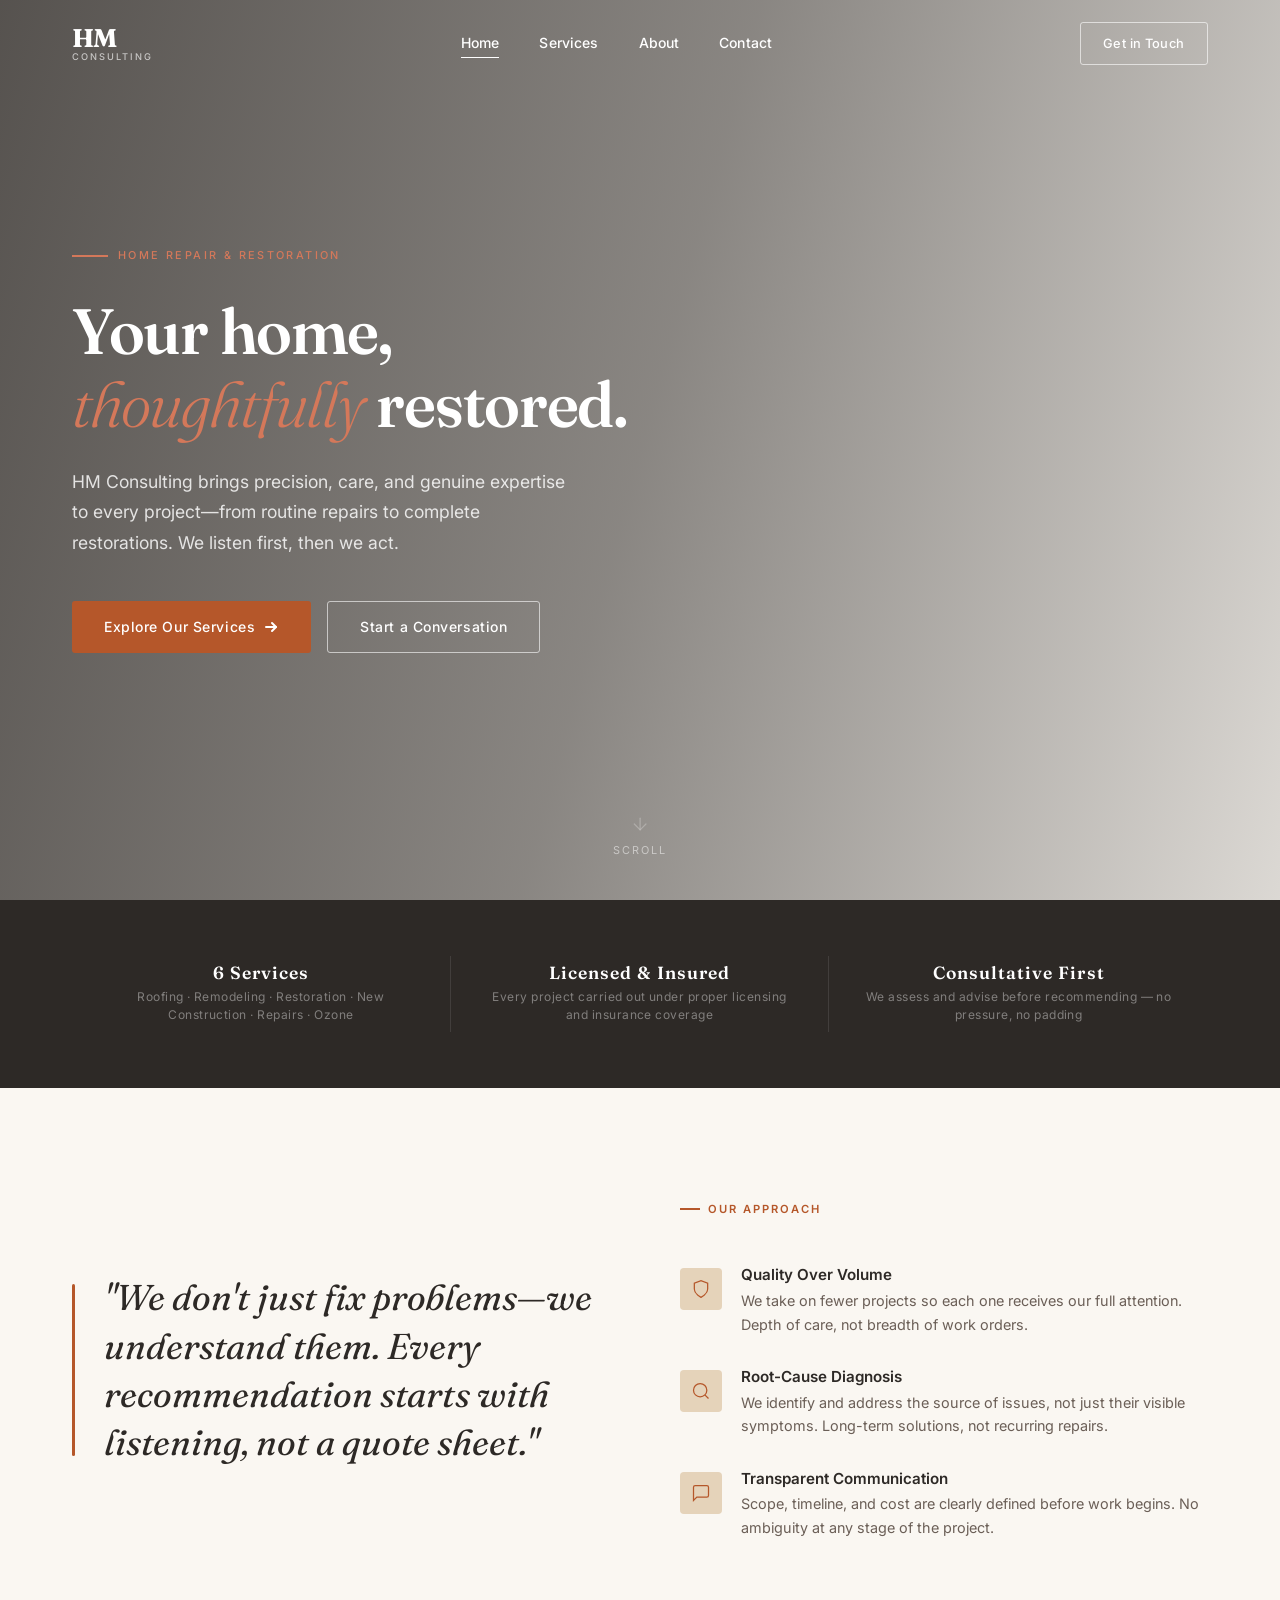
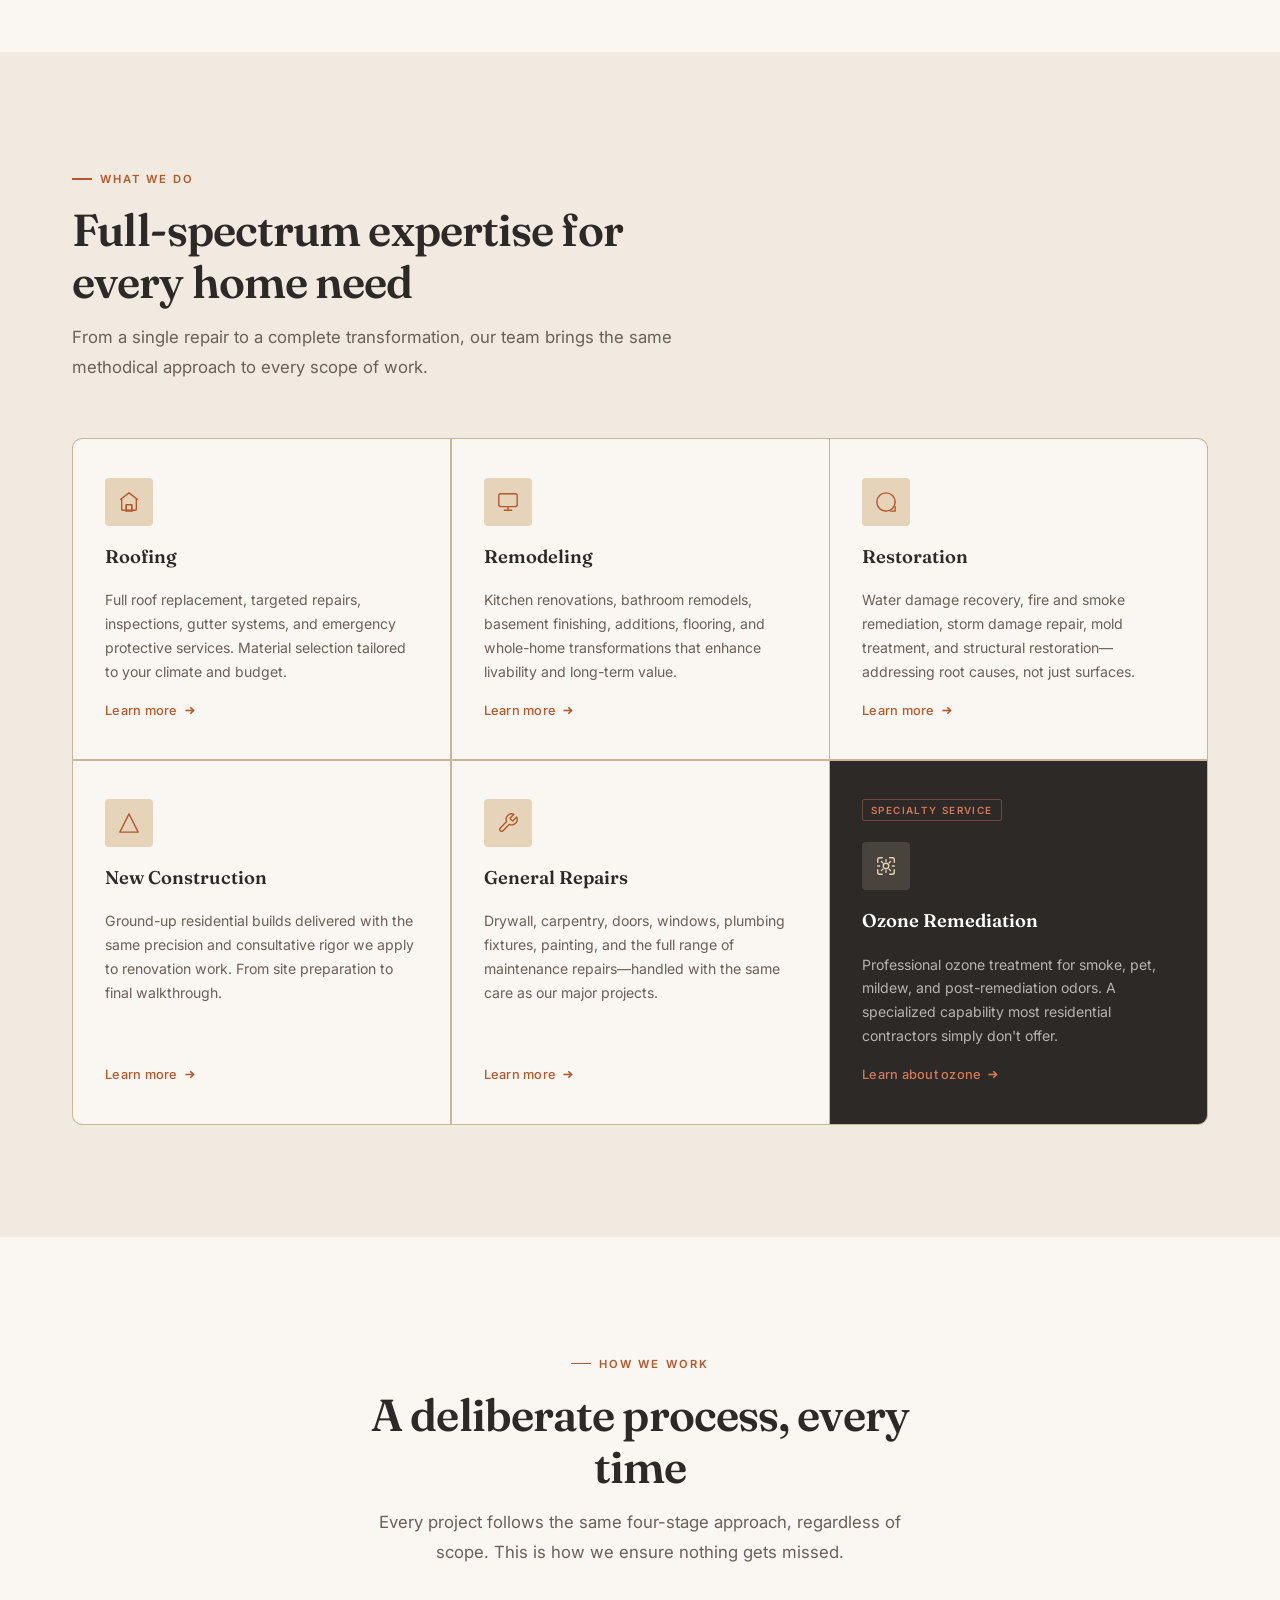
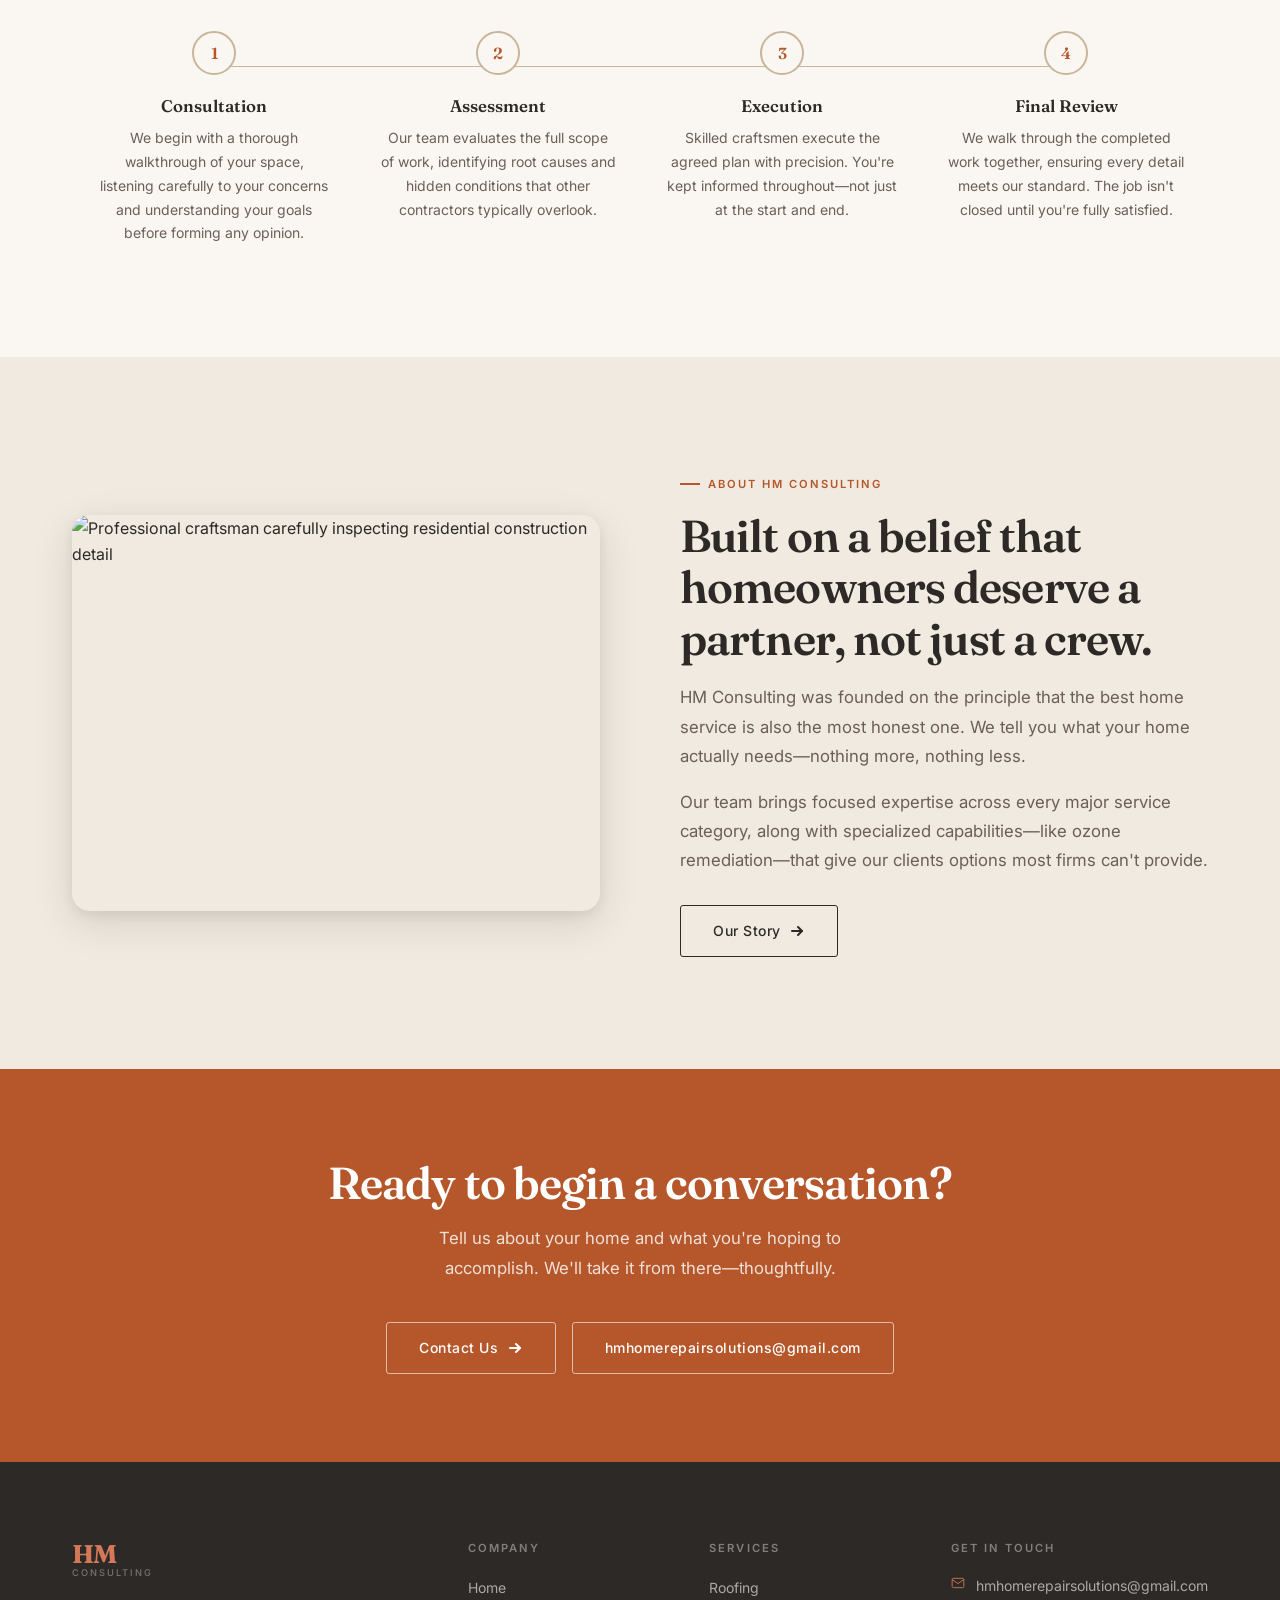
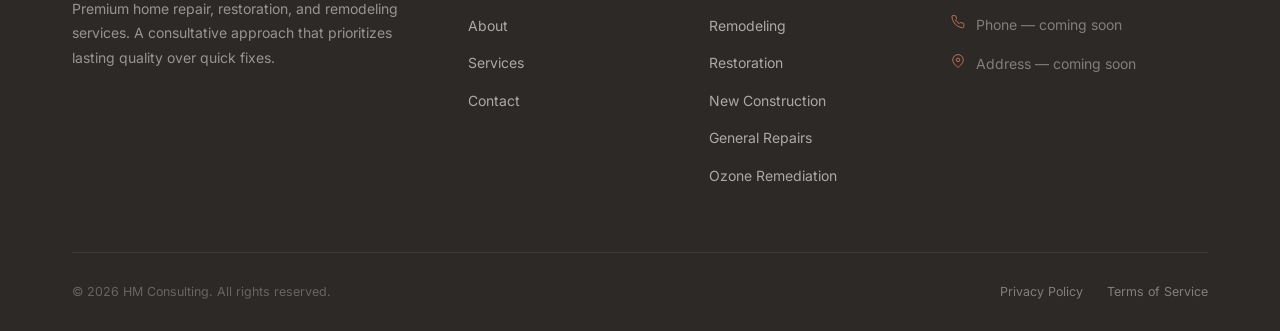
==== commit 77480054: "Update Content" ====
--- a/index.html
+++ b/index.html
@@ -86,25 +86,21 @@
     </div>
   </section>
 
-  <!-- ═══════════════════════════════ STATS BAR ══ -->
+  <!-- ═══════════════════════════════ TRUST BAR ══ -->
   <div class="stats-bar">
     <div class="container">
-      <div class="stats-bar__inner">
+      <div class="stats-bar__inner" style="grid-template-columns:repeat(3,1fr);">
         <div class="stat-item">
-          <div class="stat-item__number" data-target="15" data-suffix="+">15+</div>
-          <div class="stat-item__label">Years in Service</div>
+          <div class="stat-item__number" style="font-size:1.1rem; letter-spacing:.06em;">6 Services</div>
+          <div class="stat-item__label">Roofing · Remodeling · Restoration · New Construction · Repairs · Ozone</div>
         </div>
         <div class="stat-item">
-          <div class="stat-item__number" data-target="6" data-suffix="">6</div>
-          <div class="stat-item__label">Specialized Services</div>
-        </div>
-        <div class="stat-item">
-          <div class="stat-item__number" data-target="500" data-suffix="+">500+</div>
-          <div class="stat-item__label">Projects Completed</div>
-        </div>
-        <div class="stat-item">
-          <div class="stat-item__number" data-target="100" data-suffix="%">100%</div>
-          <div class="stat-item__label">Licensed &amp; Insured</div>
+          <div class="stat-item__number" style="font-size:1.1rem; letter-spacing:.06em;">Licensed &amp; Insured</div>
+          <div class="stat-item__label">Every project carried out under proper licensing and insurance coverage</div>
+        </div>
+        <div class="stat-item" style="border-right:none;">
+          <div class="stat-item__number" style="font-size:1.1rem; letter-spacing:.06em;">Consultative First</div>
+          <div class="stat-item__label">We assess and advise before recommending — no pressure, no padding</div>
         </div>
       </div>
     </div>
@@ -338,7 +334,7 @@
             honest one. We tell you what your home actually needs—nothing more, nothing less.
           </p>
           <p>
-            Our team brings deep expertise across every major service category, along with specialized
+            Our team brings focused expertise across every major service category, along with specialized
             capabilities—like ozone remediation—that give our clients options most firms can't provide.
           </p>
           <a href="about.html" class="btn btn-outline" style="margin-top:0.8rem;">
--- a/css/style.css
+++ b/css/style.css
@@ -1038,11 +1038,11 @@
   margin-bottom: 0.4rem;
 }
 .stat-item__label {
-  font-size: 0.78rem;
-  font-weight: 500;
-  letter-spacing: 0.1em;
-  text-transform: uppercase;
-  color: rgba(255,255,255,0.45);
+  font-size: 0.75rem;
+  font-weight: 400;
+  letter-spacing: 0.04em;
+  color: rgba(255,255,255,0.4);
+  line-height: 1.5;
 }
 
 /* ── Footer ──────────────────────────────────────────────── */
@@ -1186,10 +1186,9 @@
   .about-grid--reverse .about-grid__image { order: 0; }
   .contact-layout { grid-template-columns: 1fr; }
   .form-row { grid-template-columns: 1fr; }
-  .stats-bar__inner { grid-template-columns: repeat(2, 1fr); }
-  .stat-item:nth-child(2) { border-right: none; }
-  .stat-item { border-bottom: 1px solid rgba(255,255,255,0.1); padding: 1.2rem; }
-  .stat-item:nth-child(3), .stat-item:nth-child(4) { border-bottom: none; }
+  .stats-bar__inner { grid-template-columns: 1fr !important; }
+  .stat-item { border-right: none; border-bottom: 1px solid rgba(255,255,255,0.1); padding: 1.2rem; }
+  .stat-item:last-child { border-bottom: none; }
   .footer__inner { grid-template-columns: 1fr; gap: 2.5rem; }
   .services-grid { grid-template-columns: 1fr; }
   .values-grid { grid-template-columns: 1fr; }
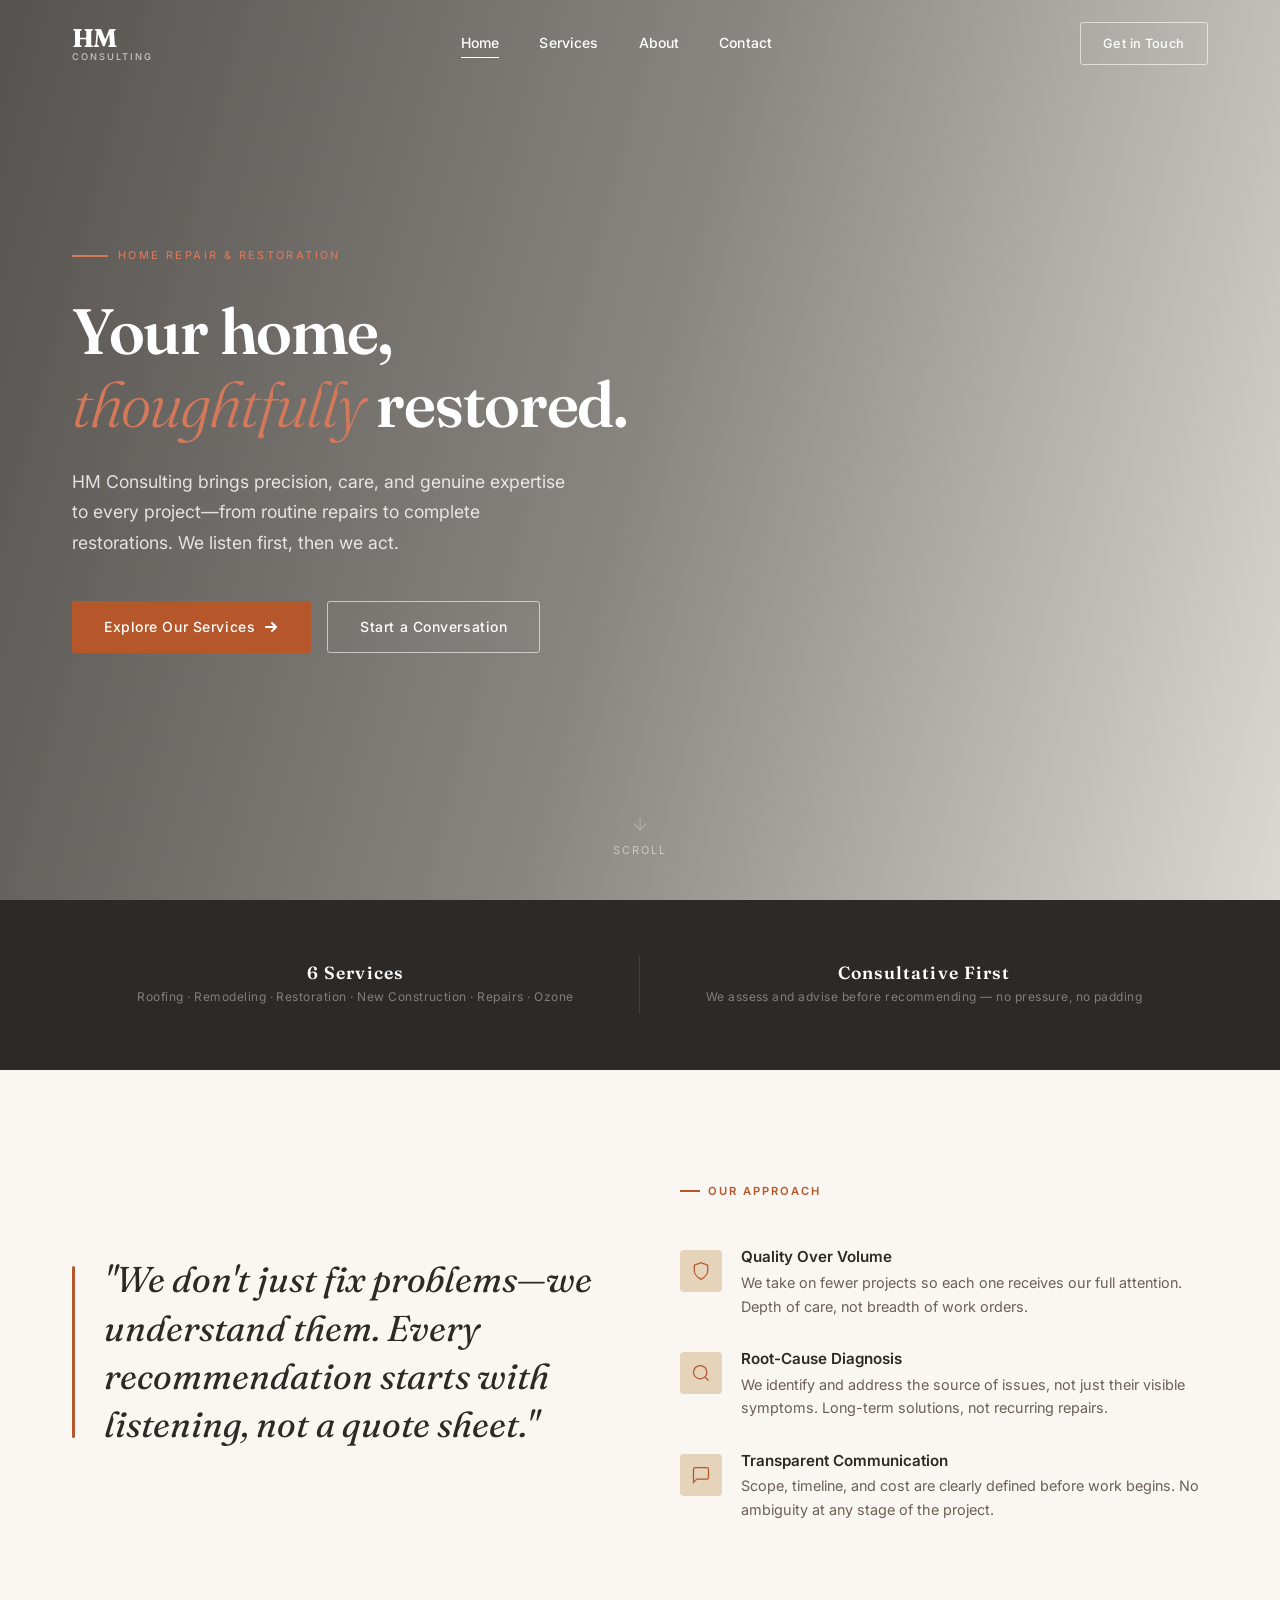
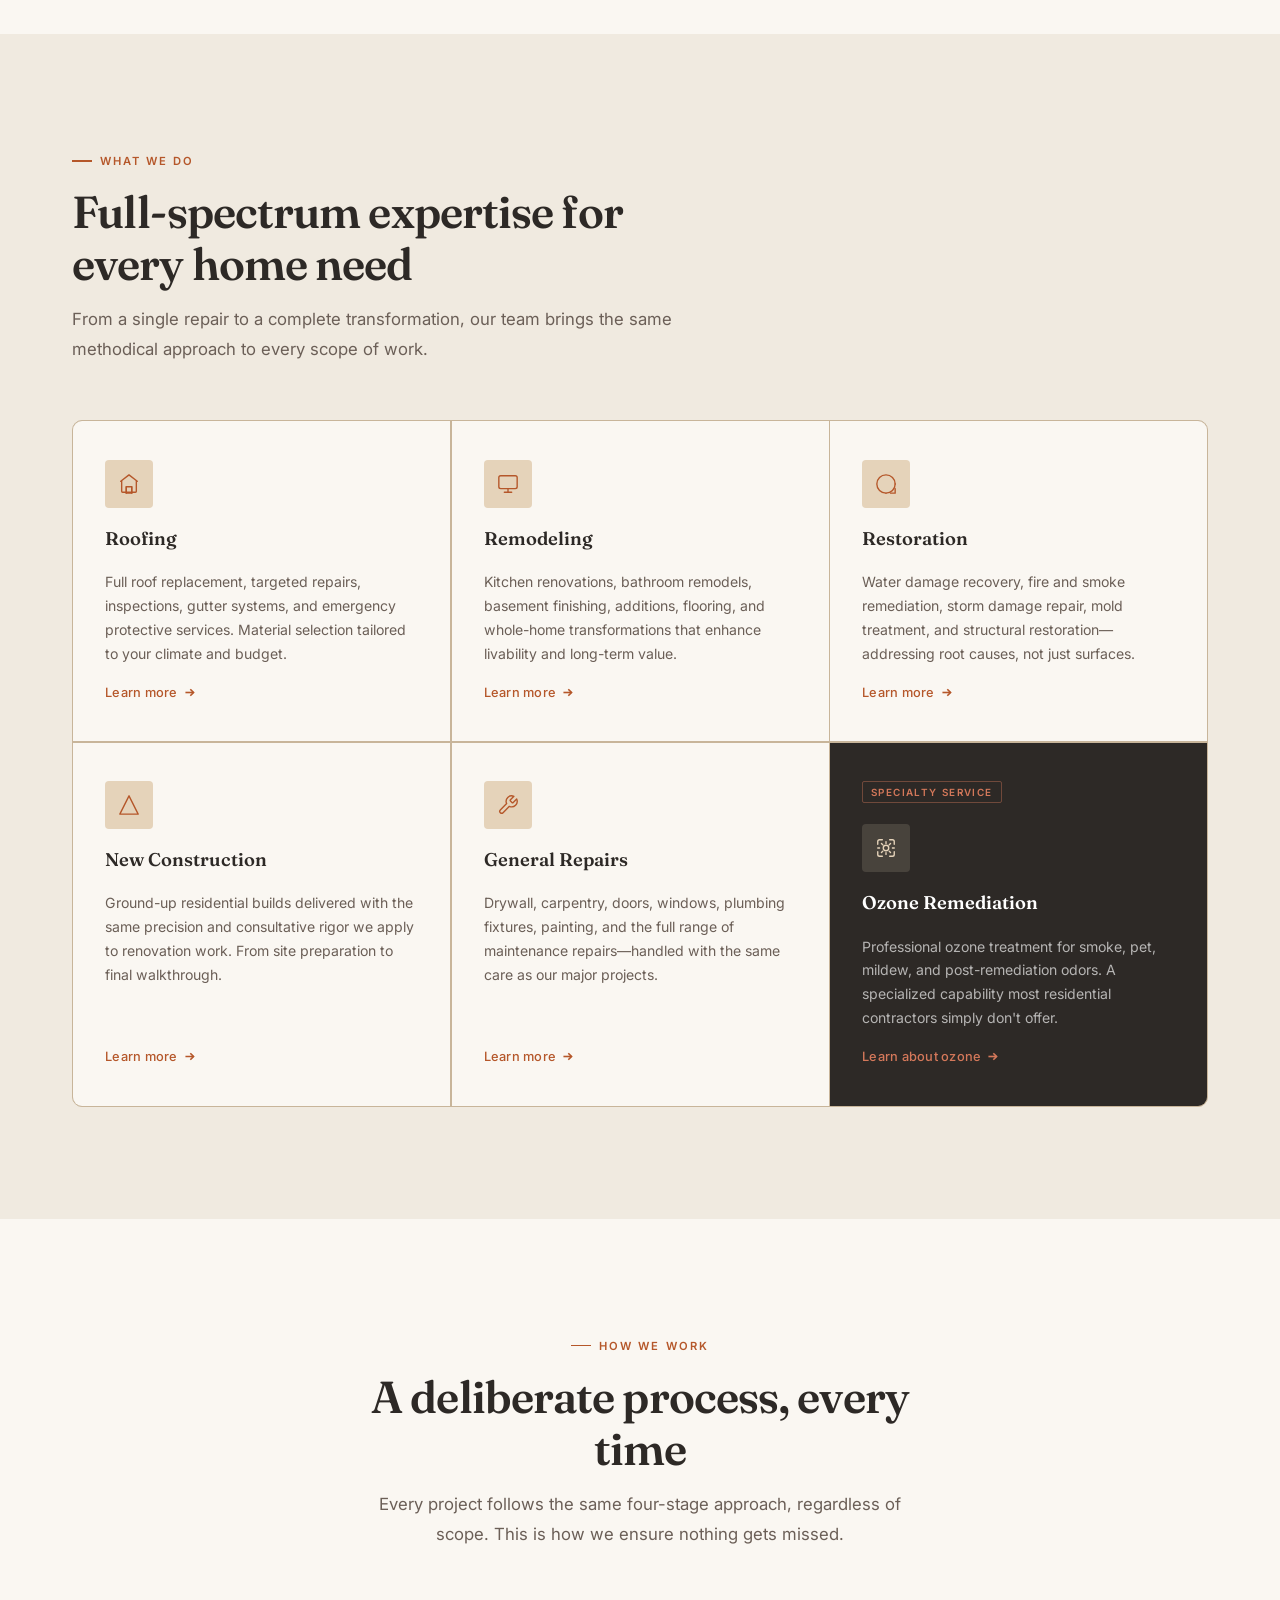
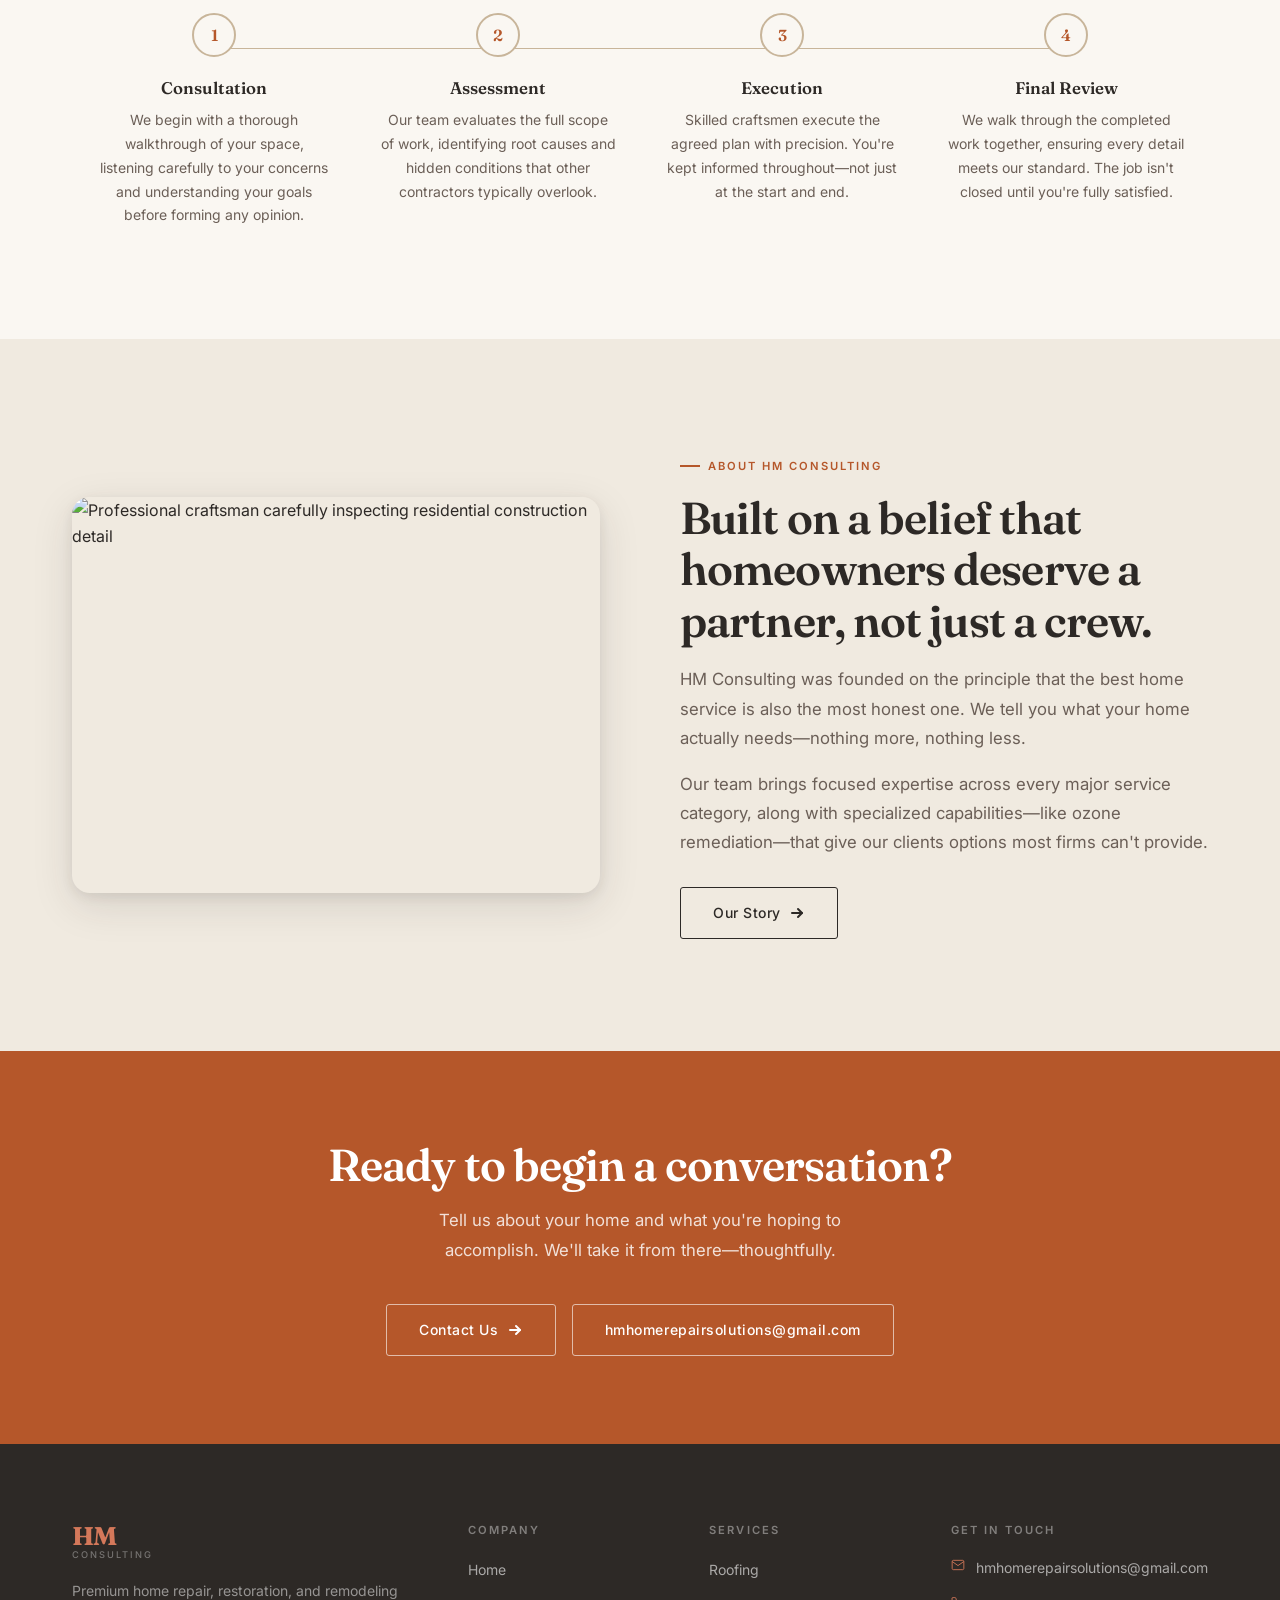
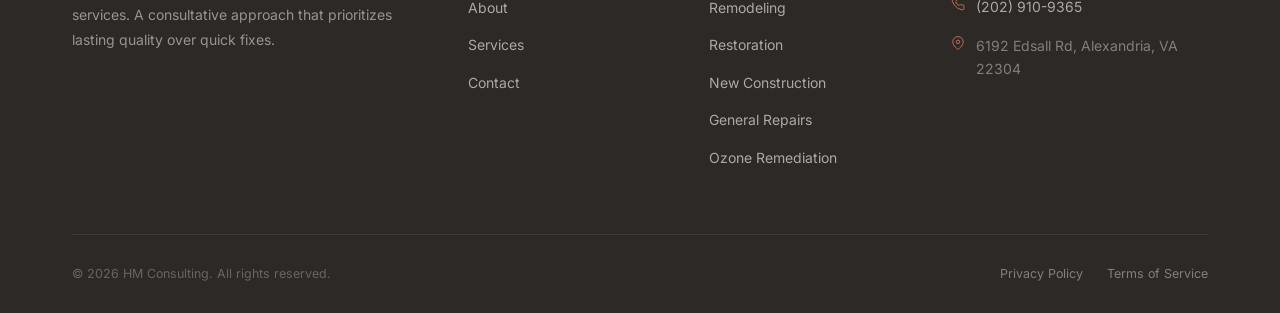
==== commit 6419b6bc: "Addr update" ====
--- a/index.html
+++ b/index.html
@@ -1,443 +1,650 @@
-<!DOCTYPE html>
+<!doctype html>
 <html lang="en">
-<head>
-  <meta charset="UTF-8" />
-  <meta name="viewport" content="width=device-width, initial-scale=1.0" />
-  <title>HM Consulting — Home Repair, Restoration & Remodeling</title>
-  <meta name="description" content="HM Consulting delivers premium home repair, restoration, and remodeling with a consultative approach. Roofing, remodeling, water &amp; fire restoration, and specialized ozone remediation services." />
-  <meta name="theme-color" content="#2D2926" />
-  <link rel="canonical" href="https://hmhomeconsulting.com/" />
-
-  <!-- Open Graph -->
-  <meta property="og:title"       content="HM Consulting — Home Repair &amp; Restoration" />
-  <meta property="og:description" content="Premium home repair, restoration, and remodeling services with a consultative, precision-first approach." />
-  <meta property="og:type"        content="website" />
-
-  <!-- Favicon placeholder -->
-  <link rel="icon" href="assets/favicon.svg" type="image/svg+xml" />
-
-  <link rel="stylesheet" href="css/style.css" />
-</head>
-<body>
-
-  <!-- ═══════════════════════════════ NAVIGATION ══ -->
-  <nav class="nav nav--hero" id="nav" aria-label="Main navigation">
-    <div class="nav__inner">
-
-      <a href="index.html" class="nav__logo" aria-label="HM Consulting — Home">
-        <span class="nav__logo-mark">HM</span>
-        <span class="nav__logo-sub">Consulting</span>
-      </a>
-
-      <div class="nav__links" role="list">
-        <a href="index.html"    role="listitem">Home</a>
-        <a href="services.html" role="listitem">Services</a>
-        <a href="about.html"    role="listitem">About</a>
-        <a href="contact.html"  role="listitem">Contact</a>
-      </div>
-
-      <a href="contact.html" class="btn btn-outline nav__cta">Get in Touch</a>
-
-      <button class="nav__toggle" aria-label="Open menu" aria-expanded="false">
-        <span></span><span></span><span></span>
-      </button>
+  <head>
+    <meta charset="UTF-8" />
+    <meta name="viewport" content="width=device-width, initial-scale=1.0" />
+    <title>HM Consulting — Home Repair, Restoration & Remodeling</title>
+    <meta
+      name="description"
+      content="HM Consulting delivers premium home repair, restoration, and remodeling with a consultative approach. Roofing, remodeling, water &amp; fire restoration, and specialized ozone remediation services."
+    />
+    <meta name="theme-color" content="#2D2926" />
+    <link rel="canonical" href="https://hmhomeconsulting.com/" />
+
+    <!-- Open Graph -->
+    <meta
+      property="og:title"
+      content="HM Consulting — Home Repair &amp; Restoration"
+    />
+    <meta
+      property="og:description"
+      content="Premium home repair, restoration, and remodeling services with a consultative, precision-first approach."
+    />
+    <meta property="og:type" content="website" />
+
+    <!-- Favicon placeholder -->
+    <link rel="icon" href="assets/favicon.svg" type="image/svg+xml" />
+
+    <link rel="stylesheet" href="css/style.css" />
+  </head>
+  <body>
+    <!-- ═══════════════════════════════ NAVIGATION ══ -->
+    <nav class="nav nav--hero" id="nav" aria-label="Main navigation">
+      <div class="nav__inner">
+        <a
+          href="index.html"
+          class="nav__logo"
+          aria-label="HM Consulting — Home"
+        >
+          <span class="nav__logo-mark">HM</span>
+          <span class="nav__logo-sub">Consulting</span>
+        </a>
+
+        <div class="nav__links" role="list">
+          <a href="index.html" role="listitem">Home</a>
+          <a href="services.html" role="listitem">Services</a>
+          <a href="about.html" role="listitem">About</a>
+          <a href="contact.html" role="listitem">Contact</a>
+        </div>
+
+        <a href="contact.html" class="btn btn-outline nav__cta">Get in Touch</a>
+
+        <button
+          class="nav__toggle"
+          aria-label="Open menu"
+          aria-expanded="false"
+        >
+          <span></span><span></span><span></span>
+        </button>
+      </div>
+    </nav>
+
+    <!-- Mobile nav overlay -->
+    <div
+      class="nav__mobile"
+      role="dialog"
+      aria-modal="true"
+      aria-label="Mobile navigation"
+    >
+      <a href="index.html">Home</a>
+      <a href="services.html">Services</a>
+      <a href="about.html">About</a>
+      <a href="contact.html">Contact</a>
+      <div class="nav__mobile-contact">
+        <a href="mailto:hmhomerepairsolutions@gmail.com"
+          >hmhomerepairsolutions@gmail.com</a
+        >
+      </div>
     </div>
-  </nav>
-
-  <!-- Mobile nav overlay -->
-  <div class="nav__mobile" role="dialog" aria-modal="true" aria-label="Mobile navigation">
-    <a href="index.html">Home</a>
-    <a href="services.html">Services</a>
-    <a href="about.html">About</a>
-    <a href="contact.html">Contact</a>
-    <div class="nav__mobile-contact">
-      <a href="mailto:hmhomerepairsolutions@gmail.com">hmhomerepairsolutions@gmail.com</a>
+
+    <!-- ═══════════════════════════════ HERO ══ -->
+    <section class="hero" id="home">
+      <div
+        class="hero__bg"
+        role="img"
+        aria-label="Beautifully renovated residential interior"
+      ></div>
+      <div class="hero__content container">
+        <div class="hero__eyebrow" aria-hidden="true">
+          <span>Home Repair &amp; Restoration</span>
+        </div>
+
+        <h1>Your home,<br /><em>thoughtfully</em> restored.</h1>
+
+        <p class="hero__sub">
+          HM Consulting brings precision, care, and genuine expertise to every
+          project—from routine repairs to complete restorations. We listen
+          first, then we act.
+        </p>
+
+        <div class="hero__actions">
+          <a href="services.html" class="btn btn-primary">
+            Explore Our Services
+            <svg
+              xmlns="http://www.w3.org/2000/svg"
+              viewBox="0 0 16 16"
+              fill="none"
+              stroke="currentColor"
+              stroke-width="2"
+              stroke-linecap="round"
+              stroke-linejoin="round"
+              aria-hidden="true"
+            >
+              <line x1="3" y1="8" x2="13" y2="8" />
+              <polyline points="9,4 13,8 9,12" />
+            </svg>
+          </a>
+          <a href="contact.html" class="btn btn-outline-cream"
+            >Start a Conversation</a
+          >
+        </div>
+      </div>
+
+      <div class="hero__scroll" aria-hidden="true">
+        <svg
+          xmlns="http://www.w3.org/2000/svg"
+          width="20"
+          height="20"
+          viewBox="0 0 24 24"
+          fill="none"
+          stroke="currentColor"
+          stroke-width="1.5"
+          stroke-linecap="round"
+          stroke-linejoin="round"
+        >
+          <line x1="12" y1="5" x2="12" y2="19" />
+          <polyline points="19 12 12 19 5 12" />
+        </svg>
+        <span>Scroll</span>
+      </div>
+    </section>
+
+    <!-- ═══════════════════════════════ TRUST BAR ══ -->
+    <div class="stats-bar">
+      <div class="container">
+        <div
+          class="stats-bar__inner"
+          style="grid-template-columns: repeat(2, 1fr)"
+        >
+          <div class="stat-item">
+            <div
+              class="stat-item__number"
+              style="font-size: 1.1rem; letter-spacing: 0.06em"
+            >
+              6 Services
+            </div>
+            <div class="stat-item__label">
+              Roofing · Remodeling · Restoration · New Construction · Repairs ·
+              Ozone
+            </div>
+          </div>
+          <div class="stat-item" style="border-right: none">
+            <div
+              class="stat-item__number"
+              style="font-size: 1.1rem; letter-spacing: 0.06em"
+            >
+              Consultative First
+            </div>
+            <div class="stat-item__label">
+              We assess and advise before recommending — no pressure, no padding
+            </div>
+          </div>
+        </div>
+      </div>
     </div>
-  </div>
-
-  <!-- ═══════════════════════════════ HERO ══ -->
-  <section class="hero" id="home">
-    <div class="hero__bg" role="img" aria-label="Beautifully renovated residential interior"></div>
-    <div class="hero__content container">
-
-      <div class="hero__eyebrow" aria-hidden="true">
-        <span>Home Repair &amp; Restoration</span>
-      </div>
-
-      <h1>Your home,<br><em>thoughtfully</em> restored.</h1>
-
-      <p class="hero__sub">
-        HM Consulting brings precision, care, and genuine expertise to every project—from
-        routine repairs to complete restorations. We listen first, then we act.
-      </p>
-
-      <div class="hero__actions">
-        <a href="services.html" class="btn btn-primary">
-          Explore Our Services
-          <svg xmlns="http://www.w3.org/2000/svg" viewBox="0 0 16 16" fill="none" stroke="currentColor" stroke-width="2" stroke-linecap="round" stroke-linejoin="round" aria-hidden="true"><line x1="3" y1="8" x2="13" y2="8"/><polyline points="9,4 13,8 9,12"/></svg>
-        </a>
-        <a href="contact.html" class="btn btn-outline-cream">Start a Conversation</a>
-      </div>
-    </div>
-
-    <div class="hero__scroll" aria-hidden="true">
-      <svg xmlns="http://www.w3.org/2000/svg" width="20" height="20" viewBox="0 0 24 24" fill="none" stroke="currentColor" stroke-width="1.5" stroke-linecap="round" stroke-linejoin="round"><line x1="12" y1="5" x2="12" y2="19"/><polyline points="19 12 12 19 5 12"/></svg>
-      <span>Scroll</span>
-    </div>
-  </section>
-
-  <!-- ═══════════════════════════════ TRUST BAR ══ -->
-  <div class="stats-bar">
-    <div class="container">
-      <div class="stats-bar__inner" style="grid-template-columns:repeat(3,1fr);">
-        <div class="stat-item">
-          <div class="stat-item__number" style="font-size:1.1rem; letter-spacing:.06em;">6 Services</div>
-          <div class="stat-item__label">Roofing · Remodeling · Restoration · New Construction · Repairs · Ozone</div>
-        </div>
-        <div class="stat-item">
-          <div class="stat-item__number" style="font-size:1.1rem; letter-spacing:.06em;">Licensed &amp; Insured</div>
-          <div class="stat-item__label">Every project carried out under proper licensing and insurance coverage</div>
-        </div>
-        <div class="stat-item" style="border-right:none;">
-          <div class="stat-item__number" style="font-size:1.1rem; letter-spacing:.06em;">Consultative First</div>
-          <div class="stat-item__label">We assess and advise before recommending — no pressure, no padding</div>
-        </div>
-      </div>
-    </div>
-  </div>
-
-  <!-- ═══════════════════════════════ PHILOSOPHY ══ -->
-  <section class="section section--cream" id="approach">
-    <div class="container">
-
-      <div class="philosophy fade-up">
-        <div class="philosophy__quote">
-          "We don't just fix problems&mdash;we understand them. Every recommendation starts with
-          listening, not a quote sheet."
-        </div>
-
-        <div class="philosophy__pillars">
-          <div class="section-label">Our Approach</div>
-
-          <div class="philosophy__pillar fade-up fade-up-delay-1">
-            <div class="philosophy__pillar-icon" aria-hidden="true">
-              <svg xmlns="http://www.w3.org/2000/svg" viewBox="0 0 24 24"><path d="M12 22s8-4 8-10V5l-8-3-8 3v7c0 6 8 10 8 10z"/></svg>
-            </div>
-            <div>
-              <h4>Quality Over Volume</h4>
-              <p>We take on fewer projects so each one receives our full attention. Depth of care, not breadth of work orders.</p>
-            </div>
-          </div>
-
-          <div class="philosophy__pillar fade-up fade-up-delay-2">
-            <div class="philosophy__pillar-icon" aria-hidden="true">
-              <svg xmlns="http://www.w3.org/2000/svg" viewBox="0 0 24 24"><circle cx="11" cy="11" r="8"/><line x1="21" y1="21" x2="16.65" y2="16.65"/></svg>
-            </div>
-            <div>
-              <h4>Root-Cause Diagnosis</h4>
-              <p>We identify and address the source of issues, not just their visible symptoms. Long-term solutions, not recurring repairs.</p>
-            </div>
-          </div>
-
-          <div class="philosophy__pillar fade-up fade-up-delay-3">
-            <div class="philosophy__pillar-icon" aria-hidden="true">
-              <svg xmlns="http://www.w3.org/2000/svg" viewBox="0 0 24 24"><path d="M21 15a2 2 0 0 1-2 2H7l-4 4V5a2 2 0 0 1 2-2h14a2 2 0 0 1 2 2z"/></svg>
-            </div>
-            <div>
-              <h4>Transparent Communication</h4>
-              <p>Scope, timeline, and cost are clearly defined before work begins. No ambiguity at any stage of the project.</p>
-            </div>
-          </div>
-        </div>
-      </div>
-
-    </div>
-  </section>
-
-  <!-- ═══════════════════════════════ SERVICES ══ -->
-  <section class="section section--dark" id="services">
-    <div class="container">
-
-      <div style="max-width:600px; margin-bottom:3.5rem;" class="fade-up">
-        <span class="section-label">What We Do</span>
-        <h2>Full-spectrum expertise for every home need</h2>
-        <p style="margin-top:1rem;">
-          From a single repair to a complete transformation, our team brings the same
-          methodical approach to every scope of work.
+
+    <!-- ═══════════════════════════════ PHILOSOPHY ══ -->
+    <section class="section section--cream" id="approach">
+      <div class="container">
+        <div class="philosophy fade-up">
+          <div class="philosophy__quote">
+            "We don't just fix problems&mdash;we understand them. Every
+            recommendation starts with listening, not a quote sheet."
+          </div>
+
+          <div class="philosophy__pillars">
+            <div class="section-label">Our Approach</div>
+
+            <div class="philosophy__pillar fade-up fade-up-delay-1">
+              <div class="philosophy__pillar-icon" aria-hidden="true">
+                <svg xmlns="http://www.w3.org/2000/svg" viewBox="0 0 24 24">
+                  <path d="M12 22s8-4 8-10V5l-8-3-8 3v7c0 6 8 10 8 10z" />
+                </svg>
+              </div>
+              <div>
+                <h4>Quality Over Volume</h4>
+                <p>
+                  We take on fewer projects so each one receives our full
+                  attention. Depth of care, not breadth of work orders.
+                </p>
+              </div>
+            </div>
+
+            <div class="philosophy__pillar fade-up fade-up-delay-2">
+              <div class="philosophy__pillar-icon" aria-hidden="true">
+                <svg xmlns="http://www.w3.org/2000/svg" viewBox="0 0 24 24">
+                  <circle cx="11" cy="11" r="8" />
+                  <line x1="21" y1="21" x2="16.65" y2="16.65" />
+                </svg>
+              </div>
+              <div>
+                <h4>Root-Cause Diagnosis</h4>
+                <p>
+                  We identify and address the source of issues, not just their
+                  visible symptoms. Long-term solutions, not recurring repairs.
+                </p>
+              </div>
+            </div>
+
+            <div class="philosophy__pillar fade-up fade-up-delay-3">
+              <div class="philosophy__pillar-icon" aria-hidden="true">
+                <svg xmlns="http://www.w3.org/2000/svg" viewBox="0 0 24 24">
+                  <path
+                    d="M21 15a2 2 0 0 1-2 2H7l-4 4V5a2 2 0 0 1 2-2h14a2 2 0 0 1 2 2z"
+                  />
+                </svg>
+              </div>
+              <div>
+                <h4>Transparent Communication</h4>
+                <p>
+                  Scope, timeline, and cost are clearly defined before work
+                  begins. No ambiguity at any stage of the project.
+                </p>
+              </div>
+            </div>
+          </div>
+        </div>
+      </div>
+    </section>
+
+    <!-- ═══════════════════════════════ SERVICES ══ -->
+    <section class="section section--dark" id="services">
+      <div class="container">
+        <div style="max-width: 600px; margin-bottom: 3.5rem" class="fade-up">
+          <span class="section-label">What We Do</span>
+          <h2>Full-spectrum expertise for every home need</h2>
+          <p style="margin-top: 1rem">
+            From a single repair to a complete transformation, our team brings
+            the same methodical approach to every scope of work.
+          </p>
+        </div>
+
+        <div class="services-grid fade-up fade-up-delay-1">
+          <!-- Roofing -->
+          <div class="service-card">
+            <div class="service-card__icon" aria-hidden="true">
+              <svg xmlns="http://www.w3.org/2000/svg" viewBox="0 0 24 24">
+                <polyline points="3 9 12 2 21 9" />
+                <path d="M4 9v11a1 1 0 0 0 1 1h14a1 1 0 0 0 1-1V9" />
+                <line x1="9" y1="22" x2="9" y2="15" />
+                <line x1="15" y1="22" x2="15" y2="15" />
+                <rect x="9" y="15" width="6" height="7" />
+              </svg>
+            </div>
+            <div class="service-card__title">Roofing</div>
+            <p class="service-card__body">
+              Full roof replacement, targeted repairs, inspections, gutter
+              systems, and emergency protective services. Material selection
+              tailored to your climate and budget.
+            </p>
+            <a href="services.html#roofing" class="service-card__link">
+              Learn more
+              <svg xmlns="http://www.w3.org/2000/svg" viewBox="0 0 16 16">
+                <line x1="3" y1="8" x2="13" y2="8" />
+                <polyline points="9 4 13 8 9 12" />
+              </svg>
+            </a>
+          </div>
+
+          <!-- Remodeling -->
+          <div class="service-card">
+            <div class="service-card__icon" aria-hidden="true">
+              <svg xmlns="http://www.w3.org/2000/svg" viewBox="0 0 24 24">
+                <rect x="2" y="3" width="20" height="14" rx="2" />
+                <line x1="8" y1="21" x2="16" y2="21" />
+                <line x1="12" y1="17" x2="12" y2="21" />
+              </svg>
+            </div>
+            <div class="service-card__title">Remodeling</div>
+            <p class="service-card__body">
+              Kitchen renovations, bathroom remodels, basement finishing,
+              additions, flooring, and whole-home transformations that enhance
+              livability and long-term value.
+            </p>
+            <a href="services.html#remodeling" class="service-card__link">
+              Learn more
+              <svg xmlns="http://www.w3.org/2000/svg" viewBox="0 0 16 16">
+                <line x1="3" y1="8" x2="13" y2="8" />
+                <polyline points="9 4 13 8 9 12" />
+              </svg>
+            </a>
+          </div>
+
+          <!-- Restoration -->
+          <div class="service-card">
+            <div class="service-card__icon" aria-hidden="true">
+              <svg xmlns="http://www.w3.org/2000/svg" viewBox="0 0 24 24">
+                <path
+                  d="M12 22C6.477 22 2 17.523 2 12S6.477 2 12 2s10 4.477 10 10"
+                />
+                <path d="M22 17v5h-5" />
+                <path d="M22 12a10 10 0 0 1-10 10" />
+              </svg>
+            </div>
+            <div class="service-card__title">Restoration</div>
+            <p class="service-card__body">
+              Water damage recovery, fire and smoke remediation, storm damage
+              repair, mold treatment, and structural restoration—addressing root
+              causes, not just surfaces.
+            </p>
+            <a href="services.html#restoration" class="service-card__link">
+              Learn more
+              <svg xmlns="http://www.w3.org/2000/svg" viewBox="0 0 16 16">
+                <line x1="3" y1="8" x2="13" y2="8" />
+                <polyline points="9 4 13 8 9 12" />
+              </svg>
+            </a>
+          </div>
+
+          <!-- New Construction -->
+          <div class="service-card">
+            <div class="service-card__icon" aria-hidden="true">
+              <svg xmlns="http://www.w3.org/2000/svg" viewBox="0 0 24 24">
+                <polygon points="12 2 2 22 22 22" />
+              </svg>
+            </div>
+            <div class="service-card__title">New Construction</div>
+            <p class="service-card__body">
+              Ground-up residential builds delivered with the same precision and
+              consultative rigor we apply to renovation work. From site
+              preparation to final walkthrough.
+            </p>
+            <a href="services.html#construction" class="service-card__link">
+              Learn more
+              <svg xmlns="http://www.w3.org/2000/svg" viewBox="0 0 16 16">
+                <line x1="3" y1="8" x2="13" y2="8" />
+                <polyline points="9 4 13 8 9 12" />
+              </svg>
+            </a>
+          </div>
+
+          <!-- General Repairs -->
+          <div class="service-card">
+            <div class="service-card__icon" aria-hidden="true">
+              <svg xmlns="http://www.w3.org/2000/svg" viewBox="0 0 24 24">
+                <path
+                  d="M14.7 6.3a1 1 0 0 0 0 1.4l1.6 1.6a1 1 0 0 0 1.4 0l3.77-3.77a6 6 0 0 1-7.94 7.94l-6.91 6.91a2.12 2.12 0 0 1-3-3l6.91-6.91a6 6 0 0 1 7.94-7.94l-3.76 3.76z"
+                />
+              </svg>
+            </div>
+            <div class="service-card__title">General Repairs</div>
+            <p class="service-card__body">
+              Drywall, carpentry, doors, windows, plumbing fixtures, painting,
+              and the full range of maintenance repairs—handled with the same
+              care as our major projects.
+            </p>
+            <a href="services.html#repairs" class="service-card__link">
+              Learn more
+              <svg xmlns="http://www.w3.org/2000/svg" viewBox="0 0 16 16">
+                <line x1="3" y1="8" x2="13" y2="8" />
+                <polyline points="9 4 13 8 9 12" />
+              </svg>
+            </a>
+          </div>
+
+          <!-- Ozone Remediation — Specialty -->
+          <div class="service-card service-card--specialty">
+            <span class="service-card__badge">Specialty Service</span>
+            <div class="service-card__icon" aria-hidden="true">
+              <svg xmlns="http://www.w3.org/2000/svg" viewBox="0 0 24 24">
+                <path
+                  d="M8 3H5a2 2 0 0 0-2 2v3m18 0V5a2 2 0 0 0-2-2h-3m0 18h3a2 2 0 0 0 2-2v-3M3 16v3a2 2 0 0 0 2 2h3"
+                />
+                <circle cx="12" cy="12" r="3" />
+                <path
+                  d="M12 5v2M12 17v2M5 12H3M21 12h-2M7.05 7.05l1.41 1.41M15.54 15.54l1.41 1.41M7.05 16.95l1.41-1.41M15.54 8.46l1.41-1.41"
+                />
+              </svg>
+            </div>
+            <div class="service-card__title">Ozone Remediation</div>
+            <p class="service-card__body">
+              Professional ozone treatment for smoke, pet, mildew, and
+              post-remediation odors. A specialized capability most residential
+              contractors simply don't offer.
+            </p>
+            <a href="services.html#ozone" class="service-card__link">
+              Learn about ozone
+              <svg xmlns="http://www.w3.org/2000/svg" viewBox="0 0 16 16">
+                <line x1="3" y1="8" x2="13" y2="8" />
+                <polyline points="9 4 13 8 9 12" />
+              </svg>
+            </a>
+          </div>
+        </div>
+        <!-- /services-grid -->
+      </div>
+    </section>
+
+    <!-- ═══════════════════════════════ PROCESS ══ -->
+    <section class="section section--cream" id="process">
+      <div class="container">
+        <div
+          style="max-width: 540px; margin: 0 auto 4rem; text-align: center"
+          class="fade-up"
+        >
+          <span class="section-label">How We Work</span>
+          <h2>A deliberate process, every time</h2>
+          <p style="margin-top: 1rem">
+            Every project follows the same four-stage approach, regardless of
+            scope. This is how we ensure nothing gets missed.
+          </p>
+        </div>
+
+        <div class="process-steps">
+          <div class="process-step fade-up fade-up-delay-1">
+            <div class="process-step__number" aria-hidden="true">1</div>
+            <h4>Consultation</h4>
+            <p>
+              We begin with a thorough walkthrough of your space, listening
+              carefully to your concerns and understanding your goals before
+              forming any opinion.
+            </p>
+          </div>
+
+          <div class="process-step fade-up fade-up-delay-2">
+            <div class="process-step__number" aria-hidden="true">2</div>
+            <h4>Assessment</h4>
+            <p>
+              Our team evaluates the full scope of work, identifying root causes
+              and hidden conditions that other contractors typically overlook.
+            </p>
+          </div>
+
+          <div class="process-step fade-up fade-up-delay-3">
+            <div class="process-step__number" aria-hidden="true">3</div>
+            <h4>Execution</h4>
+            <p>
+              Skilled craftsmen execute the agreed plan with precision. You're
+              kept informed throughout—not just at the start and end.
+            </p>
+          </div>
+
+          <div class="process-step fade-up fade-up-delay-4">
+            <div class="process-step__number" aria-hidden="true">4</div>
+            <h4>Final Review</h4>
+            <p>
+              We walk through the completed work together, ensuring every detail
+              meets our standard. The job isn't closed until you're fully
+              satisfied.
+            </p>
+          </div>
+        </div>
+      </div>
+    </section>
+
+    <!-- ═══════════════════════════════ ABOUT TEASER ══ -->
+    <section class="section section--dark">
+      <div class="container">
+        <div class="about-grid fade-up">
+          <div class="about-grid__image">
+            <img
+              src="https://images.unsplash.com/photo-1581578731548-c64695cc6952?auto=format&fit=crop&w=900&q=80"
+              alt="Professional craftsman carefully inspecting residential construction detail"
+              loading="lazy"
+            />
+          </div>
+
+          <div class="about-grid__content">
+            <span class="section-label">About HM Consulting</span>
+            <h2>
+              Built on a belief that homeowners deserve a partner, not just a
+              crew.
+            </h2>
+            <p>
+              HM Consulting was founded on the principle that the best home
+              service is also the most honest one. We tell you what your home
+              actually needs—nothing more, nothing less.
+            </p>
+            <p>
+              Our team brings focused expertise across every major service
+              category, along with specialized capabilities—like ozone
+              remediation—that give our clients options most firms can't
+              provide.
+            </p>
+            <a
+              href="about.html"
+              class="btn btn-outline"
+              style="margin-top: 0.8rem"
+            >
+              Our Story
+              <svg
+                xmlns="http://www.w3.org/2000/svg"
+                viewBox="0 0 16 16"
+                fill="none"
+                stroke="currentColor"
+                stroke-width="2"
+                stroke-linecap="round"
+                stroke-linejoin="round"
+                aria-hidden="true"
+              >
+                <line x1="3" y1="8" x2="13" y2="8" />
+                <polyline points="9,4 13,8 9,12" />
+              </svg>
+            </a>
+          </div>
+        </div>
+      </div>
+    </section>
+
+    <!-- ═══════════════════════════════ CTA STRIP ══ -->
+    <section class="cta-strip">
+      <div class="container--narrow">
+        <h2 class="fade-up">Ready to begin a conversation?</h2>
+        <p class="fade-up fade-up-delay-1">
+          Tell us about your home and what you're hoping to accomplish. We'll
+          take it from there—thoughtfully.
         </p>
-      </div>
-
-      <div class="services-grid fade-up fade-up-delay-1">
-
-        <!-- Roofing -->
-        <div class="service-card">
-          <div class="service-card__icon" aria-hidden="true">
-            <svg xmlns="http://www.w3.org/2000/svg" viewBox="0 0 24 24"><polyline points="3 9 12 2 21 9"/><path d="M4 9v11a1 1 0 0 0 1 1h14a1 1 0 0 0 1-1V9"/><line x1="9" y1="22" x2="9" y2="15"/><line x1="15" y1="22" x2="15" y2="15"/><rect x="9" y="15" width="6" height="7"/></svg>
-          </div>
-          <div class="service-card__title">Roofing</div>
-          <p class="service-card__body">
-            Full roof replacement, targeted repairs, inspections, gutter systems, and
-            emergency protective services. Material selection tailored to your climate and budget.
-          </p>
-          <a href="services.html#roofing" class="service-card__link">
-            Learn more
-            <svg xmlns="http://www.w3.org/2000/svg" viewBox="0 0 16 16"><line x1="3" y1="8" x2="13" y2="8"/><polyline points="9 4 13 8 9 12"/></svg>
+        <div class="cta-strip__actions fade-up fade-up-delay-2">
+          <a href="contact.html" class="btn btn-outline-cream">
+            Contact Us
+            <svg
+              xmlns="http://www.w3.org/2000/svg"
+              viewBox="0 0 16 16"
+              fill="none"
+              stroke="currentColor"
+              stroke-width="2"
+              stroke-linecap="round"
+              stroke-linejoin="round"
+              aria-hidden="true"
+            >
+              <line x1="3" y1="8" x2="13" y2="8" />
+              <polyline points="9,4 13,8 9,12" />
+            </svg>
           </a>
-        </div>
-
-        <!-- Remodeling -->
-        <div class="service-card">
-          <div class="service-card__icon" aria-hidden="true">
-            <svg xmlns="http://www.w3.org/2000/svg" viewBox="0 0 24 24"><rect x="2" y="3" width="20" height="14" rx="2"/><line x1="8" y1="21" x2="16" y2="21"/><line x1="12" y1="17" x2="12" y2="21"/></svg>
-          </div>
-          <div class="service-card__title">Remodeling</div>
-          <p class="service-card__body">
-            Kitchen renovations, bathroom remodels, basement finishing, additions,
-            flooring, and whole-home transformations that enhance livability and long-term value.
-          </p>
-          <a href="services.html#remodeling" class="service-card__link">
-            Learn more
-            <svg xmlns="http://www.w3.org/2000/svg" viewBox="0 0 16 16"><line x1="3" y1="8" x2="13" y2="8"/><polyline points="9 4 13 8 9 12"/></svg>
+          <a
+            href="mailto:hmhomerepairsolutions@gmail.com"
+            class="btn btn-outline-cream"
+          >
+            hmhomerepairsolutions@gmail.com
           </a>
         </div>
-
-        <!-- Restoration -->
-        <div class="service-card">
-          <div class="service-card__icon" aria-hidden="true">
-            <svg xmlns="http://www.w3.org/2000/svg" viewBox="0 0 24 24"><path d="M12 22C6.477 22 2 17.523 2 12S6.477 2 12 2s10 4.477 10 10"/><path d="M22 17v5h-5"/><path d="M22 12a10 10 0 0 1-10 10"/></svg>
-          </div>
-          <div class="service-card__title">Restoration</div>
-          <p class="service-card__body">
-            Water damage recovery, fire and smoke remediation, storm damage repair,
-            mold treatment, and structural restoration—addressing root causes, not just surfaces.
-          </p>
-          <a href="services.html#restoration" class="service-card__link">
-            Learn more
-            <svg xmlns="http://www.w3.org/2000/svg" viewBox="0 0 16 16"><line x1="3" y1="8" x2="13" y2="8"/><polyline points="9 4 13 8 9 12"/></svg>
-          </a>
-        </div>
-
-        <!-- New Construction -->
-        <div class="service-card">
-          <div class="service-card__icon" aria-hidden="true">
-            <svg xmlns="http://www.w3.org/2000/svg" viewBox="0 0 24 24"><polygon points="12 2 2 22 22 22"/></svg>
-          </div>
-          <div class="service-card__title">New Construction</div>
-          <p class="service-card__body">
-            Ground-up residential builds delivered with the same precision and consultative
-            rigor we apply to renovation work. From site preparation to final walkthrough.
-          </p>
-          <a href="services.html#construction" class="service-card__link">
-            Learn more
-            <svg xmlns="http://www.w3.org/2000/svg" viewBox="0 0 16 16"><line x1="3" y1="8" x2="13" y2="8"/><polyline points="9 4 13 8 9 12"/></svg>
-          </a>
-        </div>
-
-        <!-- General Repairs -->
-        <div class="service-card">
-          <div class="service-card__icon" aria-hidden="true">
-            <svg xmlns="http://www.w3.org/2000/svg" viewBox="0 0 24 24"><path d="M14.7 6.3a1 1 0 0 0 0 1.4l1.6 1.6a1 1 0 0 0 1.4 0l3.77-3.77a6 6 0 0 1-7.94 7.94l-6.91 6.91a2.12 2.12 0 0 1-3-3l6.91-6.91a6 6 0 0 1 7.94-7.94l-3.76 3.76z"/></svg>
-          </div>
-          <div class="service-card__title">General Repairs</div>
-          <p class="service-card__body">
-            Drywall, carpentry, doors, windows, plumbing fixtures, painting, and the full
-            range of maintenance repairs—handled with the same care as our major projects.
-          </p>
-          <a href="services.html#repairs" class="service-card__link">
-            Learn more
-            <svg xmlns="http://www.w3.org/2000/svg" viewBox="0 0 16 16"><line x1="3" y1="8" x2="13" y2="8"/><polyline points="9 4 13 8 9 12"/></svg>
-          </a>
-        </div>
-
-        <!-- Ozone Remediation — Specialty -->
-        <div class="service-card service-card--specialty">
-          <span class="service-card__badge">Specialty Service</span>
-          <div class="service-card__icon" aria-hidden="true">
-            <svg xmlns="http://www.w3.org/2000/svg" viewBox="0 0 24 24"><path d="M8 3H5a2 2 0 0 0-2 2v3m18 0V5a2 2 0 0 0-2-2h-3m0 18h3a2 2 0 0 0 2-2v-3M3 16v3a2 2 0 0 0 2 2h3"/><circle cx="12" cy="12" r="3"/><path d="M12 5v2M12 17v2M5 12H3M21 12h-2M7.05 7.05l1.41 1.41M15.54 15.54l1.41 1.41M7.05 16.95l1.41-1.41M15.54 8.46l1.41-1.41"/></svg>
-          </div>
-          <div class="service-card__title">Ozone Remediation</div>
-          <p class="service-card__body">
-            Professional ozone treatment for smoke, pet, mildew, and post-remediation odors.
-            A specialized capability most residential contractors simply don't offer.
-          </p>
-          <a href="services.html#ozone" class="service-card__link">
-            Learn about ozone
-            <svg xmlns="http://www.w3.org/2000/svg" viewBox="0 0 16 16"><line x1="3" y1="8" x2="13" y2="8"/><polyline points="9 4 13 8 9 12"/></svg>
-          </a>
-        </div>
-
-      </div><!-- /services-grid -->
-    </div>
-  </section>
-
-  <!-- ═══════════════════════════════ PROCESS ══ -->
-  <section class="section section--cream" id="process">
-    <div class="container">
-
-      <div style="max-width:540px; margin:0 auto 4rem; text-align:center;" class="fade-up">
-        <span class="section-label">How We Work</span>
-        <h2>A deliberate process, every time</h2>
-        <p style="margin-top:1rem;">
-          Every project follows the same four-stage approach, regardless of scope.
-          This is how we ensure nothing gets missed.
-        </p>
-      </div>
-
-      <div class="process-steps">
-
-        <div class="process-step fade-up fade-up-delay-1">
-          <div class="process-step__number" aria-hidden="true">1</div>
-          <h4>Consultation</h4>
-          <p>We begin with a thorough walkthrough of your space, listening carefully to your concerns and understanding your goals before forming any opinion.</p>
-        </div>
-
-        <div class="process-step fade-up fade-up-delay-2">
-          <div class="process-step__number" aria-hidden="true">2</div>
-          <h4>Assessment</h4>
-          <p>Our team evaluates the full scope of work, identifying root causes and hidden conditions that other contractors typically overlook.</p>
-        </div>
-
-        <div class="process-step fade-up fade-up-delay-3">
-          <div class="process-step__number" aria-hidden="true">3</div>
-          <h4>Execution</h4>
-          <p>Skilled craftsmen execute the agreed plan with precision. You're kept informed throughout—not just at the start and end.</p>
-        </div>
-
-        <div class="process-step fade-up fade-up-delay-4">
-          <div class="process-step__number" aria-hidden="true">4</div>
-          <h4>Final Review</h4>
-          <p>We walk through the completed work together, ensuring every detail meets our standard. The job isn't closed until you're fully satisfied.</p>
-        </div>
-
-      </div>
-    </div>
-  </section>
-
-  <!-- ═══════════════════════════════ ABOUT TEASER ══ -->
-  <section class="section section--dark">
-    <div class="container">
-      <div class="about-grid fade-up">
-
-        <div class="about-grid__image">
-          <img
-            src="https://images.unsplash.com/photo-1581578731548-c64695cc6952?auto=format&fit=crop&w=900&q=80"
-            alt="Professional craftsman carefully inspecting residential construction detail"
-            loading="lazy"
-          />
-        </div>
-
-        <div class="about-grid__content">
-          <span class="section-label">About HM Consulting</span>
-          <h2>Built on a belief that homeowners deserve a partner, not just a crew.</h2>
-          <p>
-            HM Consulting was founded on the principle that the best home service is also the most
-            honest one. We tell you what your home actually needs—nothing more, nothing less.
-          </p>
-          <p>
-            Our team brings focused expertise across every major service category, along with specialized
-            capabilities—like ozone remediation—that give our clients options most firms can't provide.
-          </p>
-          <a href="about.html" class="btn btn-outline" style="margin-top:0.8rem;">
-            Our Story
-            <svg xmlns="http://www.w3.org/2000/svg" viewBox="0 0 16 16" fill="none" stroke="currentColor" stroke-width="2" stroke-linecap="round" stroke-linejoin="round" aria-hidden="true"><line x1="3" y1="8" x2="13" y2="8"/><polyline points="9,4 13,8 9,12"/></svg>
-          </a>
-        </div>
-
-      </div>
-    </div>
-  </section>
-
-  <!-- ═══════════════════════════════ CTA STRIP ══ -->
-  <section class="cta-strip">
-    <div class="container--narrow">
-      <h2 class="fade-up">Ready to begin a conversation?</h2>
-      <p class="fade-up fade-up-delay-1">
-        Tell us about your home and what you're hoping to accomplish.
-        We'll take it from there—thoughtfully.
-      </p>
-      <div class="cta-strip__actions fade-up fade-up-delay-2">
-        <a href="contact.html" class="btn btn-outline-cream">
-          Contact Us
-          <svg xmlns="http://www.w3.org/2000/svg" viewBox="0 0 16 16" fill="none" stroke="currentColor" stroke-width="2" stroke-linecap="round" stroke-linejoin="round" aria-hidden="true"><line x1="3" y1="8" x2="13" y2="8"/><polyline points="9,4 13,8 9,12"/></svg>
-        </a>
-        <a href="mailto:hmhomerepairsolutions@gmail.com" class="btn btn-outline-cream">
-          hmhomerepairsolutions@gmail.com
-        </a>
-      </div>
-    </div>
-  </section>
-
-  <!-- ═══════════════════════════════ FOOTER ══ -->
-  <footer class="footer" role="contentinfo">
-    <div class="container">
-      <div class="footer__inner">
-
-        <!-- Brand -->
-        <div class="footer__brand">
-          <a href="index.html" class="nav__logo" aria-label="HM Consulting home">
-            <span class="nav__logo-mark">HM</span>
-            <span class="nav__logo-sub">Consulting</span>
-          </a>
-          <p>
-            Premium home repair, restoration, and remodeling services.
-            A consultative approach that prioritizes lasting quality over
-            quick fixes.
-          </p>
-        </div>
-
-        <!-- Navigation -->
-        <div class="footer__col">
-          <h5>Company</h5>
-          <ul>
-            <li><a href="index.html">Home</a></li>
-            <li><a href="about.html">About</a></li>
-            <li><a href="services.html">Services</a></li>
-            <li><a href="contact.html">Contact</a></li>
-          </ul>
-        </div>
-
-        <!-- Services -->
-        <div class="footer__col">
-          <h5>Services</h5>
-          <ul>
-            <li><a href="services.html#roofing">Roofing</a></li>
-            <li><a href="services.html#remodeling">Remodeling</a></li>
-            <li><a href="services.html#restoration">Restoration</a></li>
-            <li><a href="services.html#construction">New Construction</a></li>
-            <li><a href="services.html#repairs">General Repairs</a></li>
-            <li><a href="services.html#ozone">Ozone Remediation</a></li>
-          </ul>
-        </div>
-
-        <!-- Contact -->
-        <div class="footer__col">
-          <h5>Get in Touch</h5>
-          <div class="footer__contact-item">
-            <svg xmlns="http://www.w3.org/2000/svg" viewBox="0 0 24 24"><path d="M4 4h16c1.1 0 2 .9 2 2v12c0 1.1-.9 2-2 2H4c-1.1 0-2-.9-2-2V6c0-1.1.9-2 2-2z"/><polyline points="22,6 12,13 2,6"/></svg>
-            <a href="mailto:hmhomerepairsolutions@gmail.com">hmhomerepairsolutions@gmail.com</a>
-          </div>
-          <div class="footer__contact-item">
-            <svg xmlns="http://www.w3.org/2000/svg" viewBox="0 0 24 24"><path d="M22 16.92v3a2 2 0 0 1-2.18 2 19.79 19.79 0 0 1-8.63-3.07A19.5 19.5 0 0 1 4.69 12 19.79 19.79 0 0 1 1.6 3.38 2 2 0 0 1 3.57 1h3a2 2 0 0 1 2 1.72c.127.96.361 1.903.7 2.81a2 2 0 0 1-.45 2.11L7.91 8.5a16 16 0 0 0 6 6l.91-.91a2 2 0 0 1 2.11-.45c.907.339 1.85.573 2.81.7A2 2 0 0 1 22 16.92z"/></svg>
-            <span style="color:rgba(255,255,255,.4);font-size:.875rem;">Phone — coming soon</span>
-          </div>
-          <div class="footer__contact-item">
-            <svg xmlns="http://www.w3.org/2000/svg" viewBox="0 0 24 24"><path d="M21 10c0 7-9 13-9 13s-9-6-9-13a9 9 0 0 1 18 0z"/><circle cx="12" cy="10" r="3"/></svg>
-            <span style="color:rgba(255,255,255,.4);font-size:.875rem;">Address — coming soon</span>
-          </div>
-        </div>
-
-      </div><!-- /footer__inner -->
-
-      <div class="footer__bottom">
-        <span>&copy; 2026 HM Consulting. All rights reserved.</span>
-        <div class="footer__legal">
-          <a href="privacy.html">Privacy Policy</a>
-          <a href="terms.html">Terms of Service</a>
-        </div>
-      </div>
-    </div>
-  </footer>
-
-  <script src="js/main.js"></script>
-</body>
+      </div>
+    </section>
+
+    <!-- ═══════════════════════════════ FOOTER ══ -->
+    <footer class="footer" role="contentinfo">
+      <div class="container">
+        <div class="footer__inner">
+          <!-- Brand -->
+          <div class="footer__brand">
+            <a
+              href="index.html"
+              class="nav__logo"
+              aria-label="HM Consulting home"
+            >
+              <span class="nav__logo-mark">HM</span>
+              <span class="nav__logo-sub">Consulting</span>
+            </a>
+            <p>
+              Premium home repair, restoration, and remodeling services. A
+              consultative approach that prioritizes lasting quality over quick
+              fixes.
+            </p>
+          </div>
+
+          <!-- Navigation -->
+          <div class="footer__col">
+            <h5>Company</h5>
+            <ul>
+              <li><a href="index.html">Home</a></li>
+              <li><a href="about.html">About</a></li>
+              <li><a href="services.html">Services</a></li>
+              <li><a href="contact.html">Contact</a></li>
+            </ul>
+          </div>
+
+          <!-- Services -->
+          <div class="footer__col">
+            <h5>Services</h5>
+            <ul>
+              <li><a href="services.html#roofing">Roofing</a></li>
+              <li><a href="services.html#remodeling">Remodeling</a></li>
+              <li><a href="services.html#restoration">Restoration</a></li>
+              <li><a href="services.html#construction">New Construction</a></li>
+              <li><a href="services.html#repairs">General Repairs</a></li>
+              <li><a href="services.html#ozone">Ozone Remediation</a></li>
+            </ul>
+          </div>
+
+          <!-- Contact -->
+          <div class="footer__col">
+            <h5>Get in Touch</h5>
+            <div class="footer__contact-item">
+              <svg xmlns="http://www.w3.org/2000/svg" viewBox="0 0 24 24">
+                <path
+                  d="M4 4h16c1.1 0 2 .9 2 2v12c0 1.1-.9 2-2 2H4c-1.1 0-2-.9-2-2V6c0-1.1.9-2 2-2z"
+                />
+                <polyline points="22,6 12,13 2,6" />
+              </svg>
+              <a href="mailto:hmhomerepairsolutions@gmail.com"
+                >hmhomerepairsolutions@gmail.com</a
+              >
+            </div>
+            <div class="footer__contact-item">
+              <svg xmlns="http://www.w3.org/2000/svg" viewBox="0 0 24 24">
+                <path
+                  d="M22 16.92v3a2 2 0 0 1-2.18 2 19.79 19.79 0 0 1-8.63-3.07A19.5 19.5 0 0 1 4.69 12 19.79 19.79 0 0 1 1.6 3.38 2 2 0 0 1 3.57 1h3a2 2 0 0 1 2 1.72c.127.96.361 1.903.7 2.81a2 2 0 0 1-.45 2.11L7.91 8.5a16 16 0 0 0 6 6l.91-.91a2 2 0 0 1 2.11-.45c.907.339 1.85.573 2.81.7A2 2 0 0 1 22 16.92z"
+                />
+              </svg>
+              <span style="color: rgba(255, 255, 255, 0.4); font-size: 0.875rem"
+                ><a href="tel:+12029109365" aria-label="Call us"
+                  >(202) 910-9365</a
+                ></span
+              >
+            </div>
+            <div class="footer__contact-item">
+              <svg xmlns="http://www.w3.org/2000/svg" viewBox="0 0 24 24">
+                <path d="M21 10c0 7-9 13-9 13s-9-6-9-13a9 9 0 0 1 18 0z" />
+                <circle cx="12" cy="10" r="3" />
+              </svg>
+              <span style="color: rgba(255, 255, 255, 0.4); font-size: 0.875rem"
+                >6192 Edsall Rd, Alexandria, VA 22304</span
+              >
+            </div>
+          </div>
+        </div>
+        <!-- /footer__inner -->
+
+        <div class="footer__bottom">
+          <span>&copy; 2026 HM Consulting. All rights reserved.</span>
+          <div class="footer__legal">
+            <a href="privacy.html">Privacy Policy</a>
+            <a href="terms.html">Terms of Service</a>
+          </div>
+        </div>
+      </div>
+    </footer>
+
+    <script src="js/main.js"></script>
+  </body>
 </html>
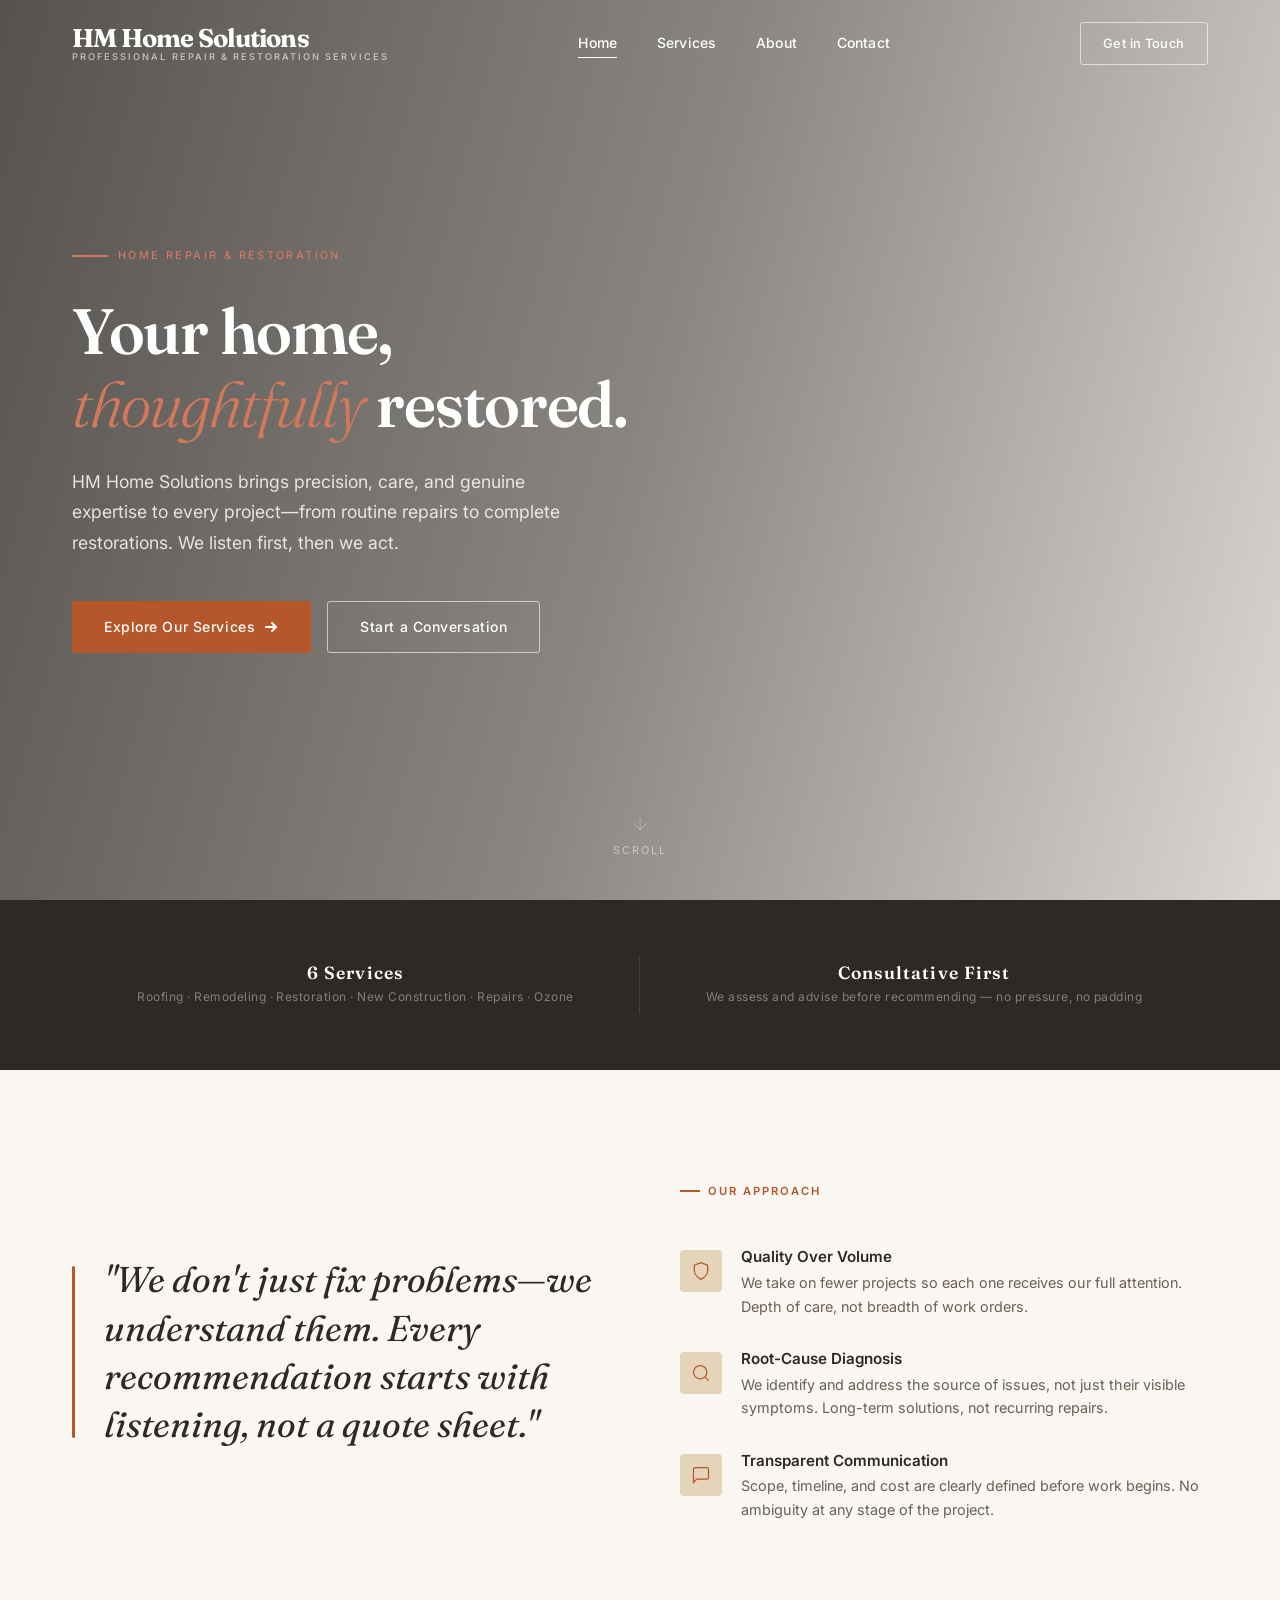
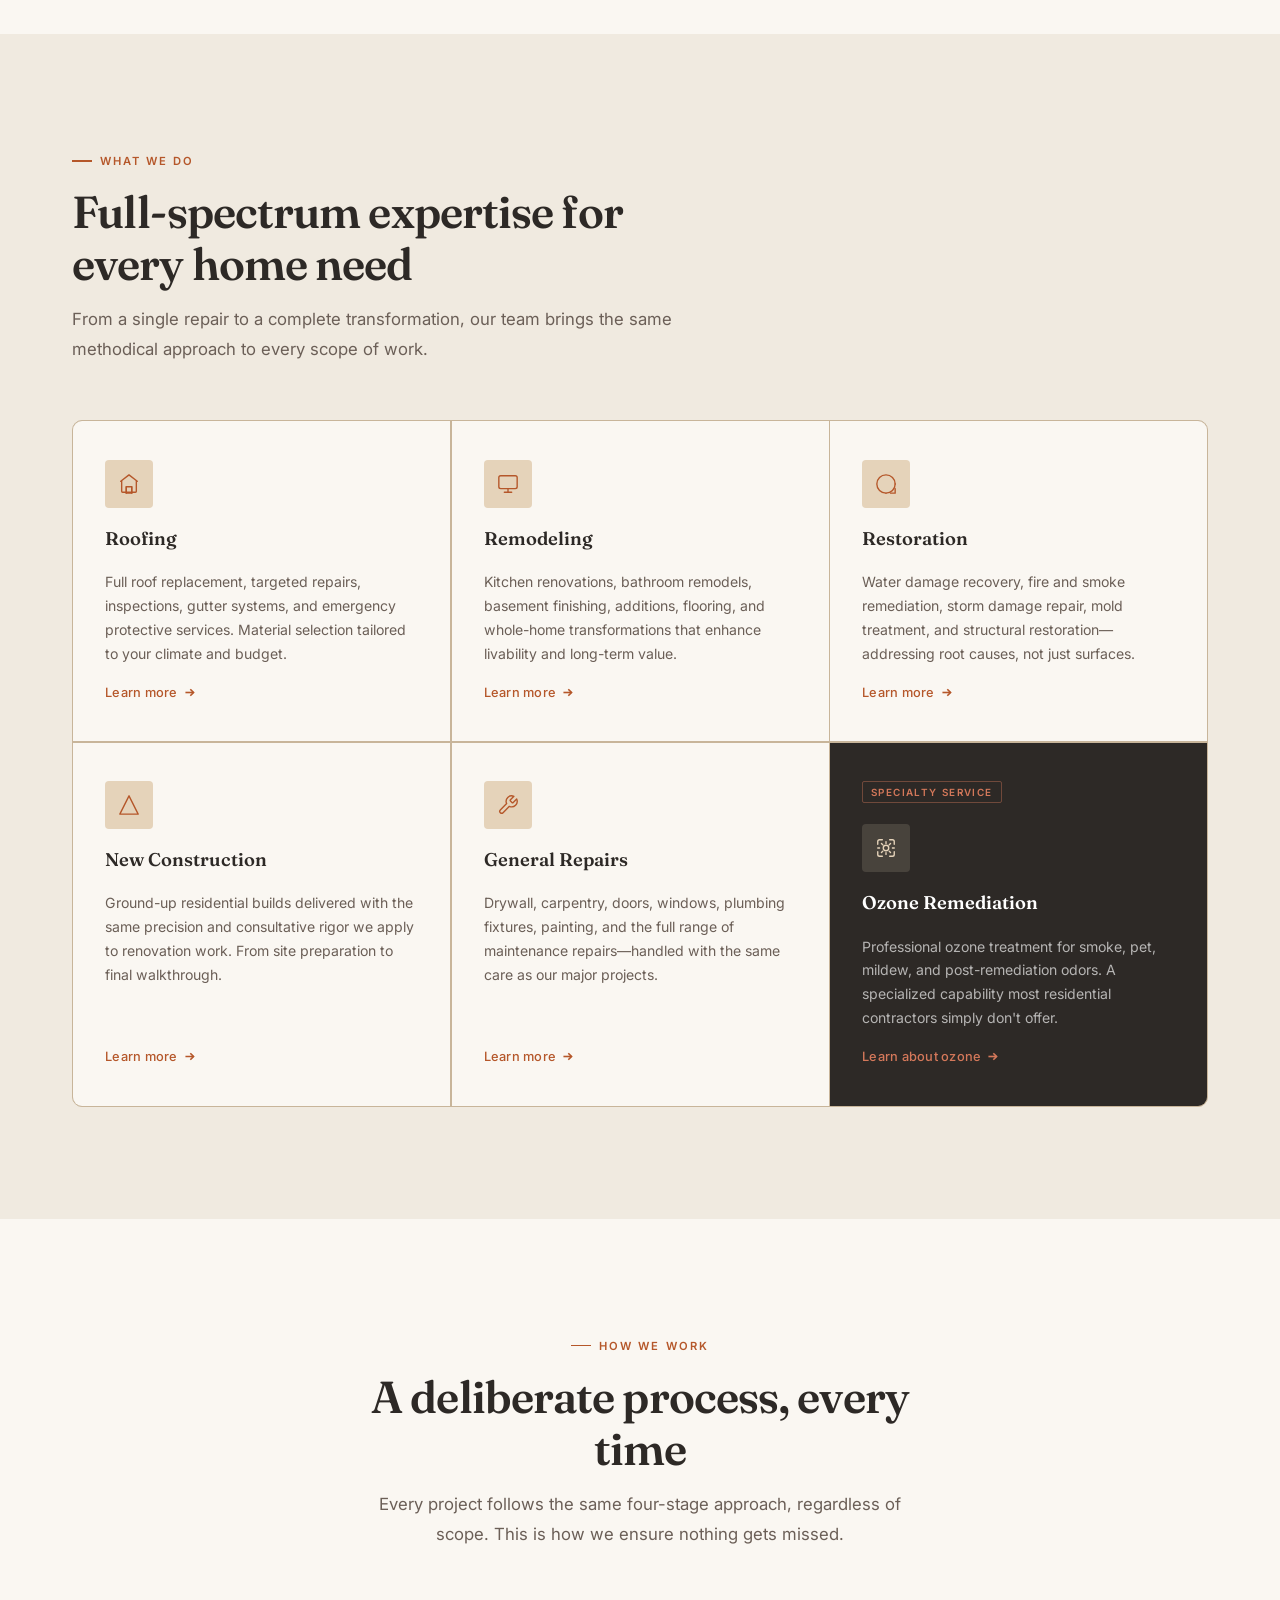
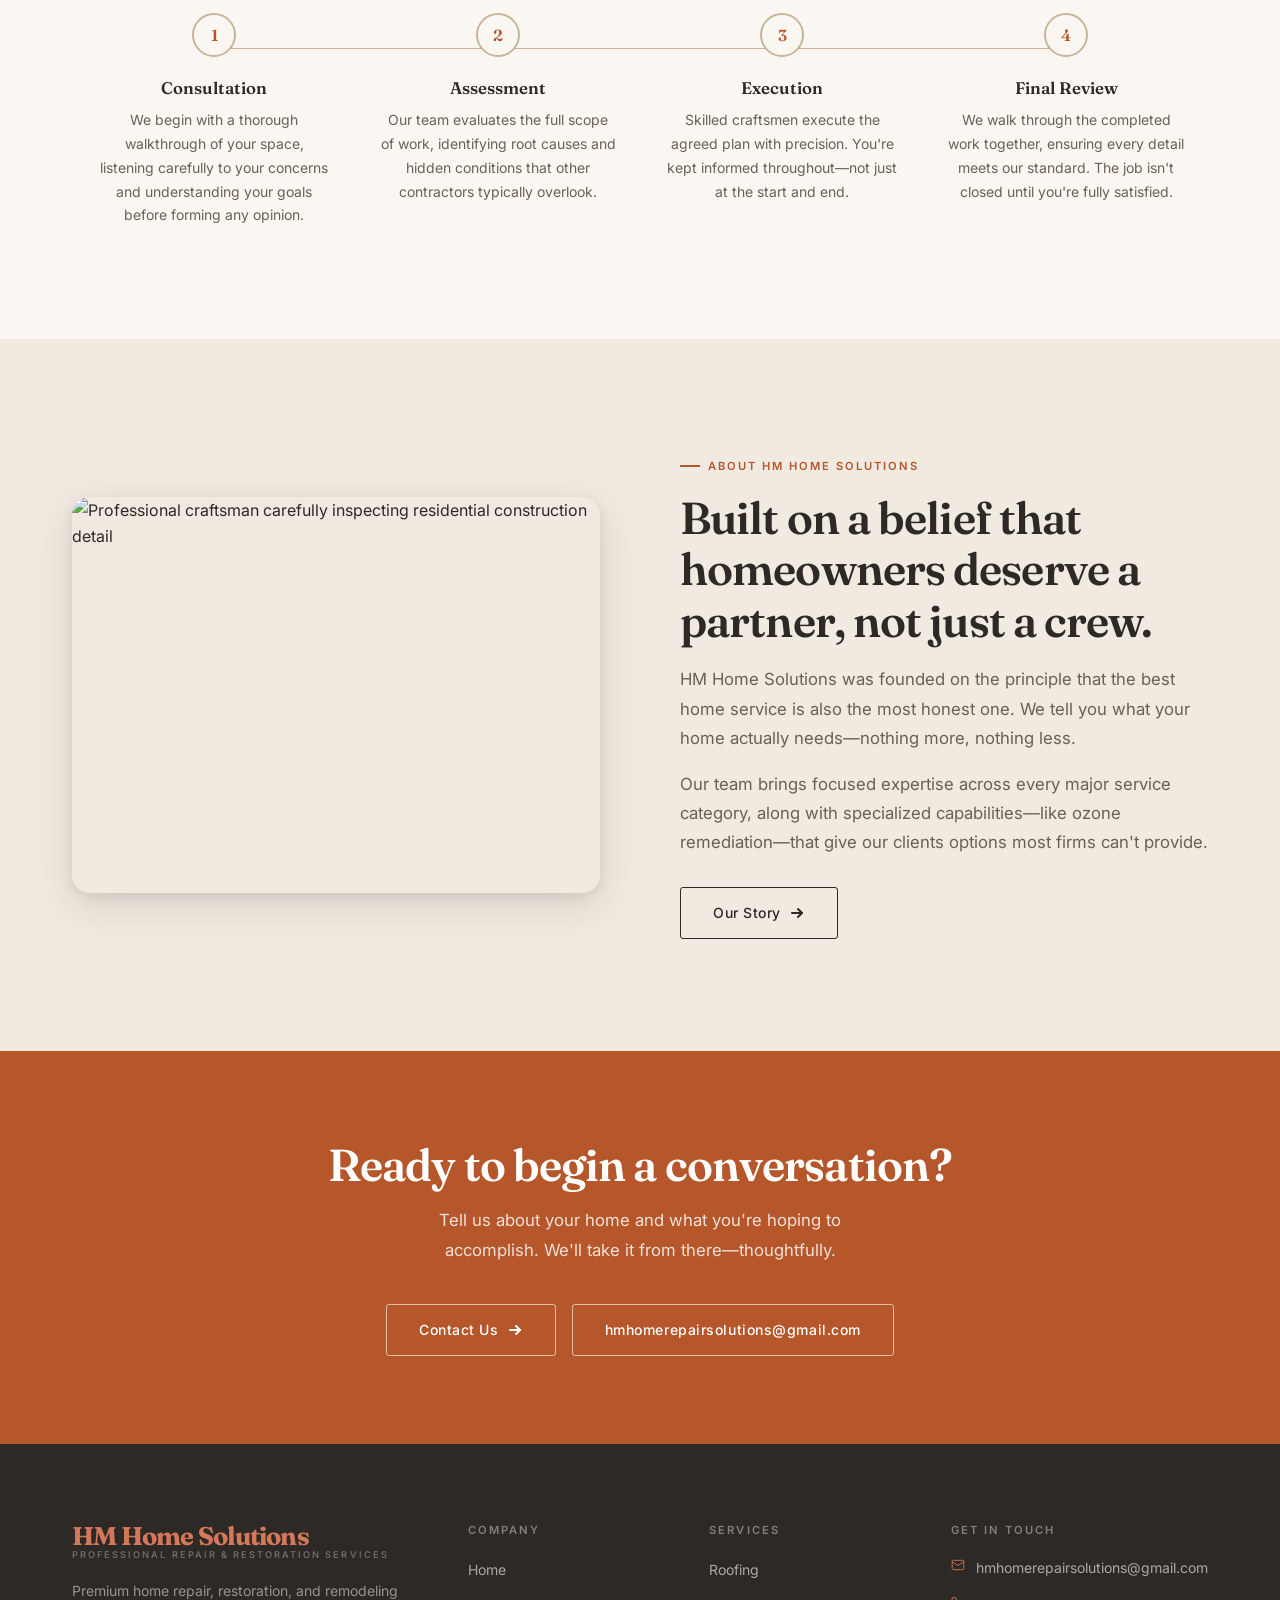
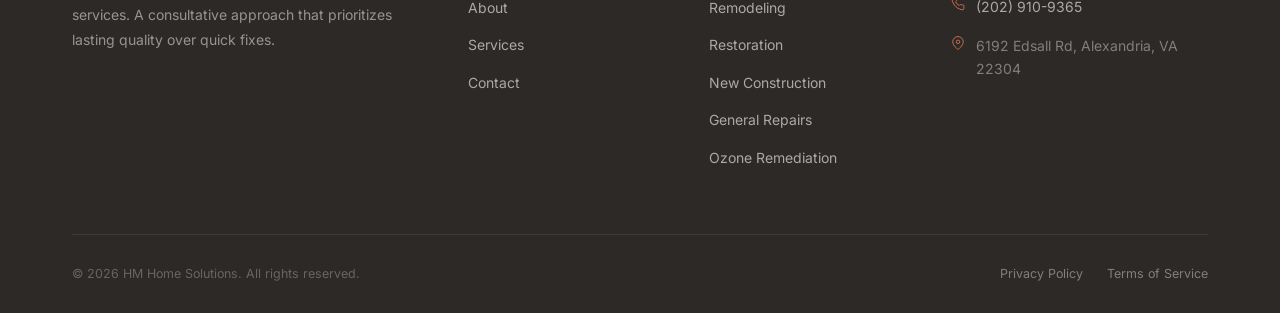
==== commit 725faa5f: "rename" ====
--- a/index.html
+++ b/index.html
@@ -3,10 +3,10 @@
   <head>
     <meta charset="UTF-8" />
     <meta name="viewport" content="width=device-width, initial-scale=1.0" />
-    <title>HM Consulting — Home Repair, Restoration & Remodeling</title>
+    <title>HM Home Solutions — Home Repair, Restoration & Remodeling</title>
     <meta
       name="description"
-      content="HM Consulting delivers premium home repair, restoration, and remodeling with a consultative approach. Roofing, remodeling, water &amp; fire restoration, and specialized ozone remediation services."
+      content="HM Home Solutions delivers premium home repair, restoration, and remodeling with a consultative approach. Roofing, remodeling, water &amp; fire restoration, and specialized ozone remediation services."
     />
     <meta name="theme-color" content="#2D2926" />
     <link rel="canonical" href="https://hmhomeconsulting.com/" />
@@ -14,7 +14,7 @@
     <!-- Open Graph -->
     <meta
       property="og:title"
-      content="HM Consulting — Home Repair &amp; Restoration"
+      content="HM Home Solutions — Home Repair &amp; Restoration"
     />
     <meta
       property="og:description"
@@ -34,10 +34,10 @@
         <a
           href="index.html"
           class="nav__logo"
-          aria-label="HM Consulting — Home"
+          aria-label="HM Home Solutions — Home"
         >
-          <span class="nav__logo-mark">HM</span>
-          <span class="nav__logo-sub">Consulting</span>
+          <span class="nav__logo-mark">HM Home Solutions</span>
+          <span class="nav__logo-sub">Professional Repair &amp; Restoration Services</span>
         </a>
 
         <div class="nav__links" role="list">
@@ -92,7 +92,7 @@
         <h1>Your home,<br /><em>thoughtfully</em> restored.</h1>
 
         <p class="hero__sub">
-          HM Consulting brings precision, care, and genuine expertise to every
+          HM Home Solutions brings precision, care, and genuine expertise to every
           project—from routine repairs to complete restorations. We listen
           first, then we act.
         </p>
@@ -475,13 +475,13 @@
           </div>
 
           <div class="about-grid__content">
-            <span class="section-label">About HM Consulting</span>
+            <span class="section-label">About HM Home Solutions</span>
             <h2>
               Built on a belief that homeowners deserve a partner, not just a
               crew.
             </h2>
             <p>
-              HM Consulting was founded on the principle that the best home
+              HM Home Solutions was founded on the principle that the best home
               service is also the most honest one. We tell you what your home
               actually needs—nothing more, nothing less.
             </p>
@@ -560,10 +560,10 @@
             <a
               href="index.html"
               class="nav__logo"
-              aria-label="HM Consulting home"
+              aria-label="HM Home Solutions home"
             >
-              <span class="nav__logo-mark">HM</span>
-              <span class="nav__logo-sub">Consulting</span>
+              <span class="nav__logo-mark">HM Home Solutions</span>
+              <span class="nav__logo-sub">Professional Repair &amp; Restoration Services</span>
             </a>
             <p>
               Premium home repair, restoration, and remodeling services. A
@@ -636,7 +636,7 @@
         <!-- /footer__inner -->
 
         <div class="footer__bottom">
-          <span>&copy; 2026 HM Consulting. All rights reserved.</span>
+          <span>&copy; 2026 HM Home Solutions. All rights reserved.</span>
           <div class="footer__legal">
             <a href="privacy.html">Privacy Policy</a>
             <a href="terms.html">Terms of Service</a>
--- a/css/style.css
+++ b/css/style.css
@@ -1,5 +1,5 @@
 /* ============================================================
-   HM Consulting — Design System & Stylesheet
+   HM Home Solutions — Design System & Stylesheet
    Palette: Terracotta + Off-white + Charcoal
    Fonts: Fraunces (serif headings) + Inter (sans body)
    ============================================================ */
@@ -249,7 +249,6 @@
   color: var(--charcoal-lt);
   line-height: 1;
 }
-
 /* Nav links */
 .nav__links {
   display: flex;
@@ -358,8 +357,7 @@
 .nav--hero .nav__cta {
   color: var(--white);
 }
-.nav--hero .nav__logo-sub { color: rgba(255,255,255,0.65); }
-.nav--hero .nav__links a::after { background: var(--white); }
+.nav--hero .nav__logo-sub { color: rgba(255,255,255,0.65); }.nav--hero .nav__links a::after { background: var(--white); }
 .nav--hero .nav__cta {
   border-color: rgba(255,255,255,0.6);
 }
@@ -1061,8 +1059,7 @@
 }
 
 .footer__brand .nav__logo-mark { color: var(--terra-lt); }
-.footer__brand .nav__logo-sub  { color: rgba(255,255,255,0.35); }
-.footer__brand p {
+.footer__brand .nav__logo-sub  { color: rgba(255,255,255,0.35); }.footer__brand p {
   font-size: 0.875rem;
   color: rgba(255,255,255,0.5);
   margin-top: 1.2rem;
